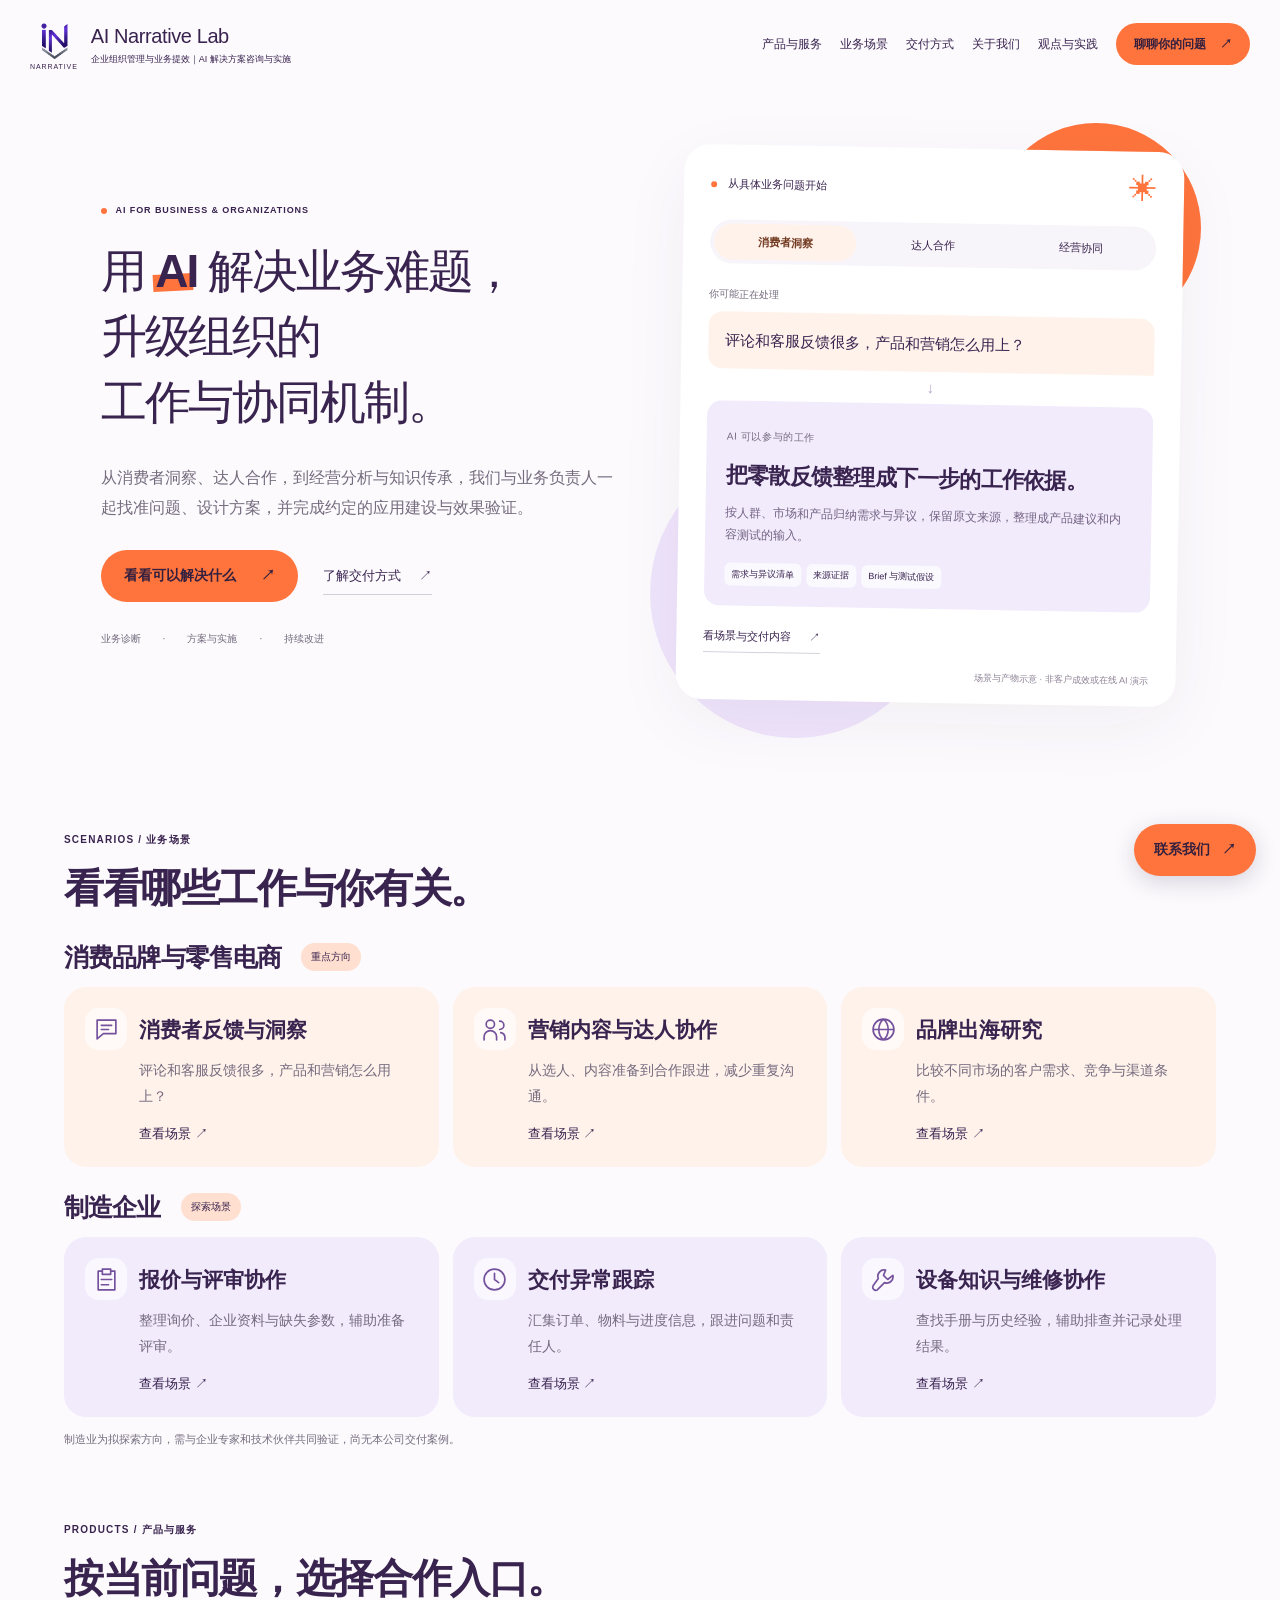
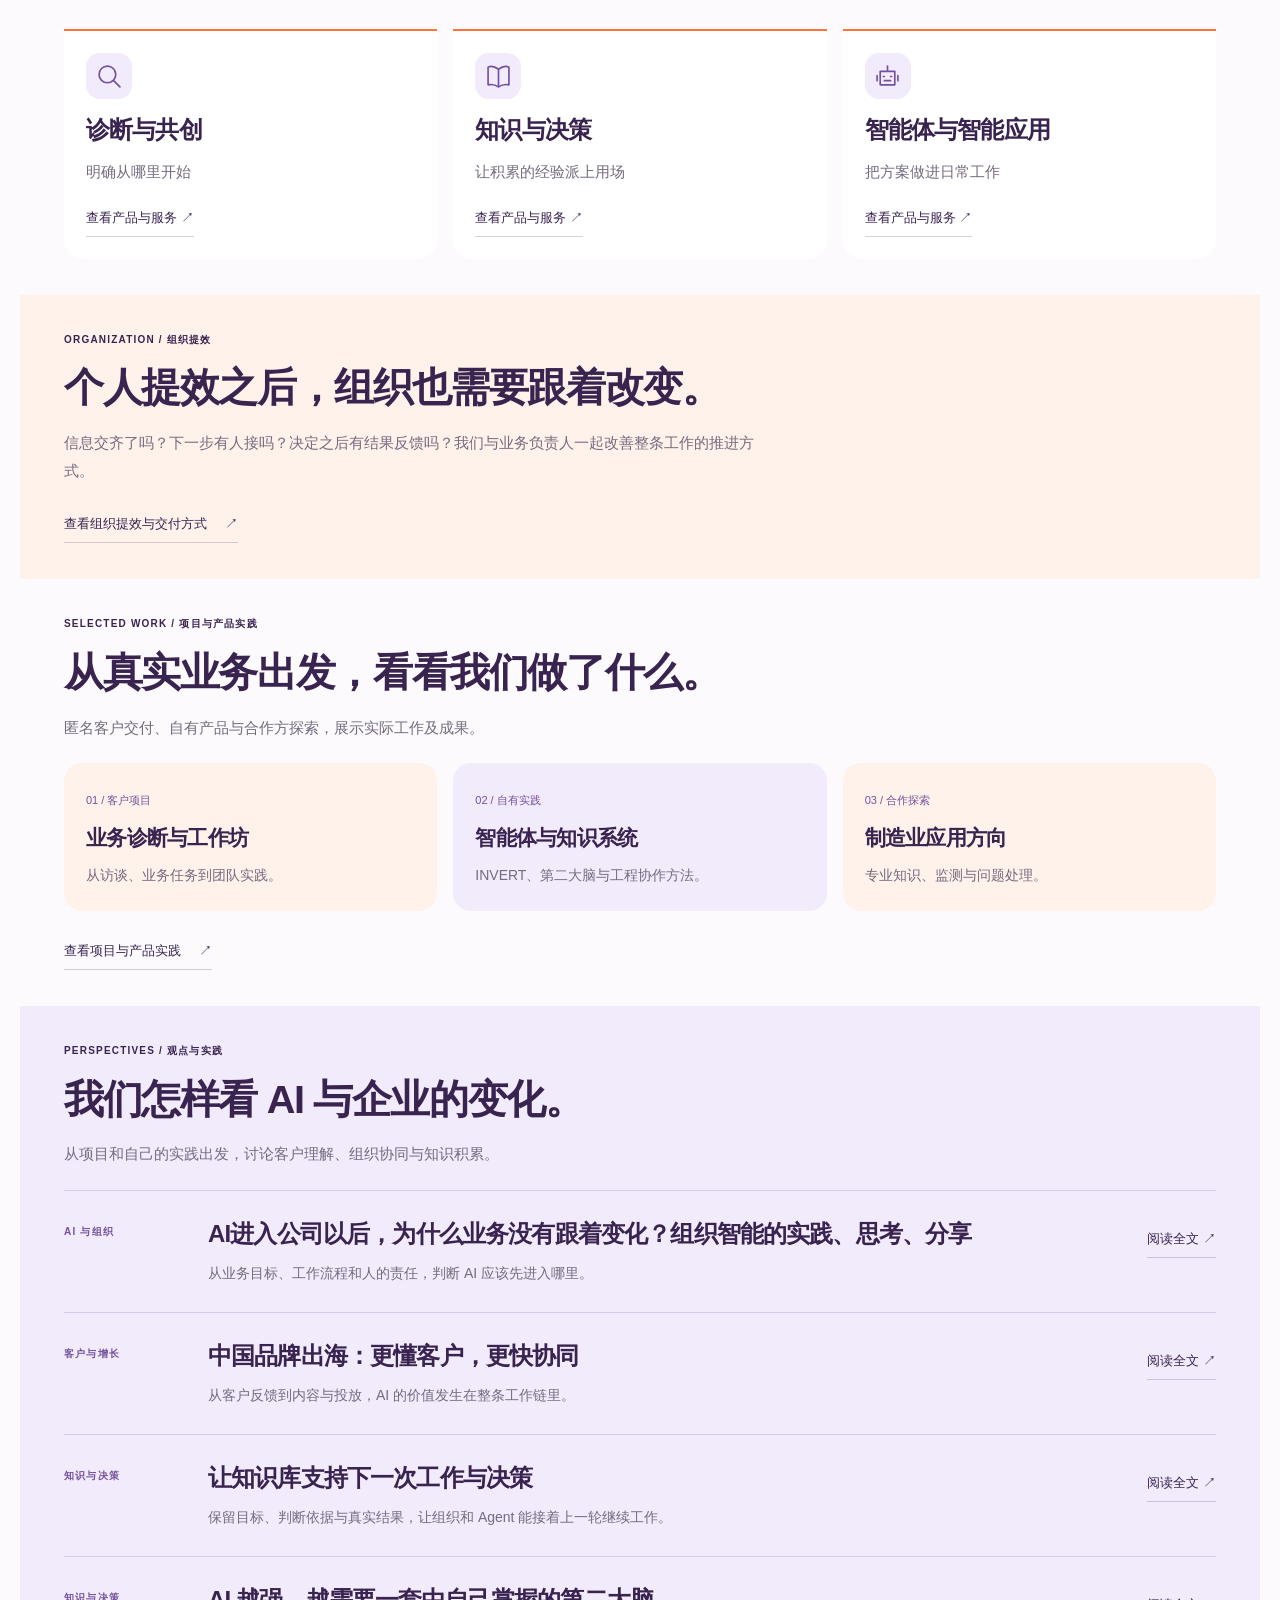
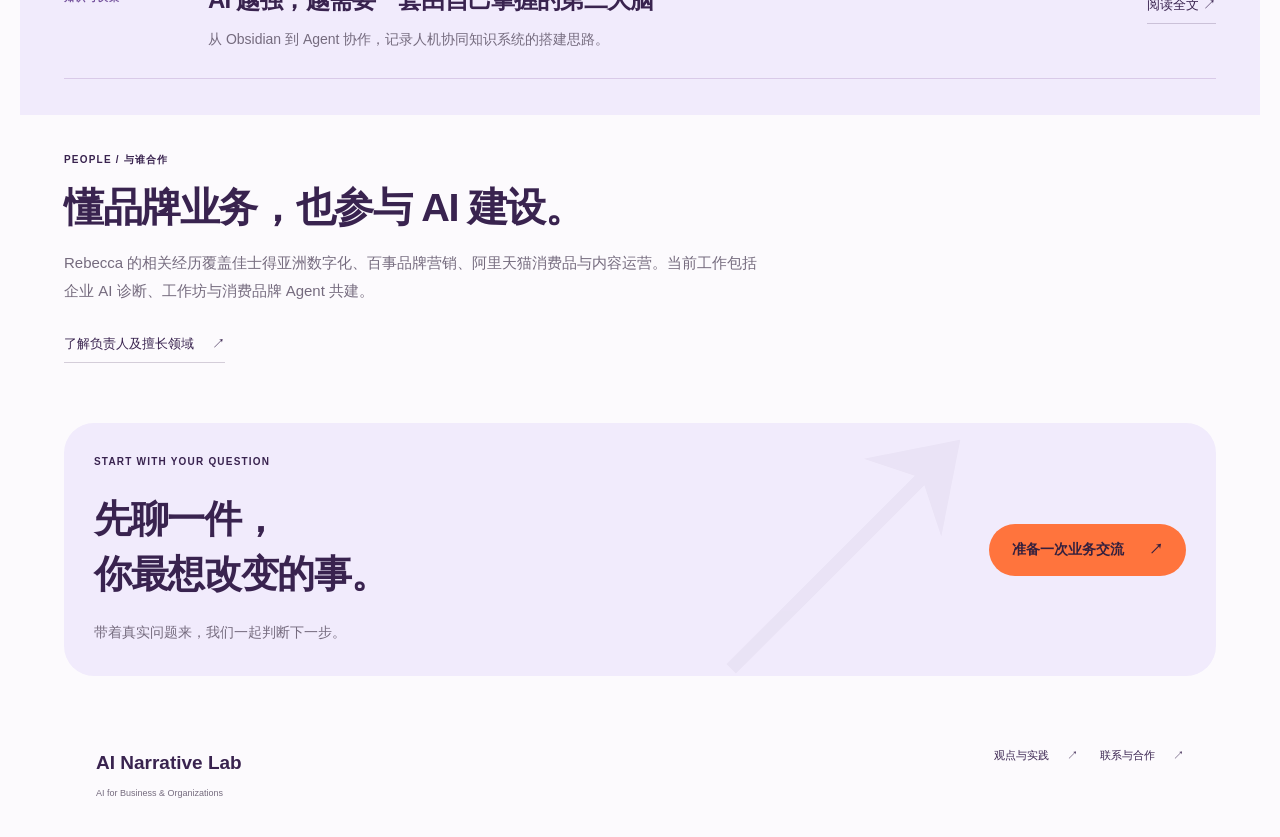
==== index.html @ 5217d412 "Add AI Narrative Lab website" ====
<!doctype html><html lang="zh-CN"><head><meta charset="utf-8"><meta name="viewport" content="width=device-width,initial-scale=1"><meta name="description" content="AI Narrative Lab 提供企业 AI 解决方案咨询与实施。我们深入实际工作，把专家怎样判断、团队如何协作弄清楚，再一起做出应用。项目留下的规则、知识和工作方法，可以继续由团队使用和改进。"><meta name="theme-color" content="#FCFAFD"><title>让 AI 进入真实业务 · AI Narrative Lab</title><link rel="stylesheet" href="mockup.css"><script src="site.js" defer></script></head><body data-page="index"><a href="#main" class="skip">跳到正文</a><header class="site-header"><div class="nav-inner"><a class="brand" href="index.html" aria-label="AI Narrative Lab 首页"><span class="logo-lockup"><img src="assets/narrative-symbol-preview.png" alt="" width="44" height="44"><span>NARRATIVE</span></span><span class="brand-name">AI Narrative Lab<small>企业组织管理与业务提效｜AI 解决方案咨询与实施</small></span></a><button class="menu-toggle" aria-label="打开导航" aria-expanded="false" aria-controls="site-nav"><span></span><span></span></button><nav id="site-nav" aria-label="主导航"><a href="services.html">产品与服务</a><a href="practice.html">业务场景</a><a href="approach.html">交付方式</a><a href="about.html">关于我们</a><a href="insights.html">观点与实践</a><a class="button nav-cta" href="about.html#contact">聊聊你的问题<span aria-hidden="true">↗</span></a></nav></div></header><main id="main"><section class="home-hero"><div class="hero-copy"><p class="eyebrow"><span class="status-dot"></span> AI FOR BUSINESS & ORGANIZATIONS</p><h1>用 <span class="accent-word">AI</span> 解决业务难题，<br>升级组织的<br>工作与协同机制。</h1><p class="lead">从消费者洞察、达人合作，到经营分析与知识传承，我们与业务负责人一起找准问题、设计方案，并完成约定的应用建设与效果验证。</p><div class="hero-actions"><a class="button" href="practice.html">看看可以解决什么<span aria-hidden="true">↗</span></a><a class="text-link" href="approach.html">了解交付方式<span aria-hidden="true">↗</span></a></div><div class="hero-principles"><span>业务诊断</span><span>方案与实施</span><span>持续改进</span></div></div><div class="demo-wrap"><div class="orbit orange" aria-hidden="true"></div><div class="orbit purple" aria-hidden="true"></div><div class="work-demo"><div class="demo-top"><span><i class="status-dot"></i> 从具体业务问题开始</span><span class="demo-icon" aria-hidden="true">✳</span></div><div class="tab-system" data-tabs id="scenarios"><div class="tab-list" role="tablist" aria-label="选择业务场景"><button type="button" role="tab" id="scenarios-tab-0" aria-controls="scenarios-panel-0" aria-selected="true" tabindex="0"><span class="tab-index">01</span>消费者洞察</button><button type="button" role="tab" id="scenarios-tab-1" aria-controls="scenarios-panel-1" aria-selected="false" tabindex="-1"><span class="tab-index">02</span>达人合作</button><button type="button" role="tab" id="scenarios-tab-2" aria-controls="scenarios-panel-2" aria-selected="false" tabindex="-1"><span class="tab-index">03</span>经营协同</button></div><div class="tab-panel" role="tabpanel" id="scenarios-panel-0" aria-labelledby="scenarios-tab-0" tabindex="0"><div class="example-content"><p class="question-label">你可能正在处理</p><p class="question-bubble">评论和客服反馈很多，产品和营销怎么用上？</p><div class="thread-line" aria-hidden="true">↓</div><div class="thinking-card"><span class="tiny-label">AI 可以参与的工作</span><h3>把零散反馈整理成下一步的工作依据。</h3><p>按人群、市场和产品归纳需求与异议，保留原文来源，整理成产品建议和内容测试的输入。</p><div class="chips"><span>需求与异议清单</span><span>来源证据</span><span>Brief 与测试假设</span></div></div><a class="text-link" href="practice.html#research-judgement">看场景与交付内容<span aria-hidden="true">↗</span></a></div></div><div class="tab-panel" role="tabpanel" id="scenarios-panel-1" aria-labelledby="scenarios-tab-1" tabindex="0"><div class="example-content"><p class="question-label">你可能正在处理</p><p class="question-bubble">达人名单很多，谁值得合作，后续怎么跟？</p><div class="thread-line" aria-hidden="true">↓</div><div class="thinking-card"><span class="tiny-label">AI 可以参与的工作</span><h3>把选人、沟通、跟进和复盘接起来。</h3><p>结合产品目标与达人信息解释推荐理由，准备沟通草稿，记录合作进展，用结果校准下一轮筛选。</p><div class="chips"><span>有理由的候选名单</span><span>合作跟进记录</span><span>筛选与复盘规则</span></div></div><a class="text-link" href="practice.html#product-judgement">看场景与交付内容<span aria-hidden="true">↗</span></a></div></div><div class="tab-panel" role="tabpanel" id="scenarios-panel-2" aria-labelledby="scenarios-tab-2" tabindex="0"><div class="example-content"><p class="question-label">你可能正在处理</p><p class="question-bubble">每次复盘，都要重新找数据、问老员工？</p><div class="thread-line" aria-hidden="true">↓</div><div class="thinking-card"><span class="tiny-label">AI 可以参与的工作</span><h3>把经营数据和业务经验放到同一份工作材料里。</h3><p>先对齐商品、客户和时间口径，再整理变化与异常、相关依据和待办，保留决定与后续反馈。</p><div class="chips"><span>经营复盘材料</span><span>异常与行动清单</span><span>规则与决策记录</span></div></div><a class="text-link" href="practice.html#business-judgement">看场景与交付内容<span aria-hidden="true">↗</span></a></div></div></div><p class="demo-caption">场景与产物示意 · 非客户成效或在线 AI 演示</p></div></div></section><section class="section" id="focus"><div class="section-head"><p class="eyebrow">SCENARIOS / 业务场景</p><h2>看看哪些工作与你有关。</h2></div><div class="industry-groups"><div class="industry-group"><div class="industry-title"><h3>消费品牌与零售电商</h3><span class="pill">重点方向</span></div><div class="scenario-tiles"><a class="scenario-tile" href="practice.html#research-judgement"><span class="line-icon" aria-hidden="true"><svg viewBox="0 0 24 24" fill="none" stroke="currentColor" stroke-width="1.6" stroke-linecap="round" stroke-linejoin="round"><path d="M3 3h18v13H9l-6 5V3Zm4 5h10M7 12h7"/></svg></span><h4>消费者反馈与洞察</h4><p>评论和客服反馈很多，产品和营销怎么用上？</p><span class="tile-action">查看场景 ↗</span></a><a class="scenario-tile" href="practice.html#product-judgement"><span class="line-icon" aria-hidden="true"><svg viewBox="0 0 24 24" fill="none" stroke="currentColor" stroke-width="1.6" stroke-linecap="round" stroke-linejoin="round"><path d="M8 11a4 4 0 1 0 0-8 4 4 0 0 0 0 8Zm-6 11v-3a6 6 0 0 1 12 0v3m3-18a4 4 0 0 1 0 8m1 3a5 5 0 0 1 4 5v2"/></svg></span><h4>营销内容与达人协作</h4><p>从选人、内容准备到合作跟进，减少重复沟通。</p><span class="tile-action">查看场景 ↗</span></a><a class="scenario-tile" href="practice.html#overseas"><span class="line-icon" aria-hidden="true"><svg viewBox="0 0 24 24" fill="none" stroke="currentColor" stroke-width="1.6" stroke-linecap="round" stroke-linejoin="round"><path d="M12 22a10 10 0 1 0 0-20 10 10 0 0 0 0 20ZM2 12h20M12 2c-6 5-6 15 0 20 6-5 6-15 0-20Z"/></svg></span><h4>品牌出海研究</h4><p>比较不同市场的客户需求、竞争与渠道条件。</p><span class="tile-action">查看场景 ↗</span></a></div></div><div class="industry-group"><div class="industry-title"><h3>制造企业</h3><span class="pill">探索场景</span></div><div class="scenario-tiles"><a class="scenario-tile" href="practice.html#factory-quote"><span class="line-icon" aria-hidden="true"><svg viewBox="0 0 24 24" fill="none" stroke="currentColor" stroke-width="1.6" stroke-linecap="round" stroke-linejoin="round"><path d="M8 4H4v18h16V4h-4M8 2h8v5H8V2Zm-1 10h10M7 17h7"/></svg></span><h4>报价与评审协作</h4><p>整理询价、企业资料与缺失参数，辅助准备评审。</p><span class="tile-action">查看场景 ↗</span></a><a class="scenario-tile" href="practice.html#factory-delivery"><span class="line-icon" aria-hidden="true"><svg viewBox="0 0 24 24" fill="none" stroke="currentColor" stroke-width="1.6" stroke-linecap="round" stroke-linejoin="round"><path d="M12 22a10 10 0 1 0 0-20 10 10 0 0 0 0 20Zm0-16v6l4 3"/></svg></span><h4>交付异常跟踪</h4><p>汇集订单、物料与进度信息，跟进问题和责任人。</p><span class="tile-action">查看场景 ↗</span></a><a class="scenario-tile" href="practice.html#factory-knowledge"><span class="line-icon" aria-hidden="true"><svg viewBox="0 0 24 24" fill="none" stroke="currentColor" stroke-width="1.6" stroke-linecap="round" stroke-linejoin="round"><path d="M14 3a6 6 0 0 0-7 8L2 18a3 3 0 0 0 4 4l7-7a6 6 0 0 0 8-7l-5 4-4-4 2-5Z"/></svg></span><h4>设备知识与维修协作</h4><p>查找手册与历史经验，辅助排查并记录处理结果。</p><span class="tile-action">查看场景 ↗</span></a></div><p class="section-caption">制造业为拟探索方向，需与企业专家和技术伙伴共同验证，尚无本公司交付案例。</p></div></div></section><section class="section home-products" id="entry"><div class="section-head"><p class="eyebrow">PRODUCTS / 产品与服务</p><h2>按当前问题，选择合作入口。</h2></div><div class="home-product-grid"><a href="services.html#products"><span class="line-icon" aria-hidden="true"><svg viewBox="0 0 24 24" fill="none" stroke="currentColor" stroke-width="1.6" stroke-linecap="round" stroke-linejoin="round"><path d="M10 18a8 8 0 1 0 0-16 8 8 0 0 0 0 16Zm6-2 6 6"/></svg></span><h3>诊断与共创</h3><p>明确从哪里开始</p><span class="text-link">查看产品与服务 ↗</span></a><a href="services.html#products"><span class="line-icon" aria-hidden="true"><svg viewBox="0 0 24 24" fill="none" stroke="currentColor" stroke-width="1.6" stroke-linecap="round" stroke-linejoin="round"><path d="M12 5C8 2 4 2 2 3v17c4-1 7 0 10 2m0-17c4-3 8-3 10-2v17c-4-1-7 0-10 2V5Z"/></svg></span><h3>知识与决策</h3><p>让积累的经验派上用场</p><span class="text-link">查看产品与服务 ↗</span></a><a href="services.html#products"><span class="line-icon" aria-hidden="true"><svg viewBox="0 0 24 24" fill="none" stroke="currentColor" stroke-width="1.6" stroke-linecap="round" stroke-linejoin="round"><path d="M5 7h14v13H5V7Zm7-5v5M2 11v5m20-5v5M8 12h1m6 0h1m-7 4h6"/></svg></span><h3>智能体与智能应用</h3><p>把方案做进日常工作</p><span class="text-link">查看产品与服务 ↗</span></a></div></section><section class="section organization-intro"><div class="section-head"><p class="eyebrow">ORGANIZATION / 组织提效</p><h2>个人提效之后，组织也需要跟着改变。</h2><p>信息交齐了吗？下一步有人接吗？决定之后有结果反馈吗？我们与业务负责人一起改善整条工作的推进方式。</p></div><a class="text-link" href="approach.html">查看组织提效与交付方式<span aria-hidden="true">↗</span></a></section><section class="section project-preview"><div class="section-head"><p class="eyebrow">SELECTED WORK / 项目与产品实践</p><h2>从真实业务出发，看看我们做了什么。</h2><p>匿名客户交付、自有产品与合作方探索，展示实际工作及成果。</p></div><div class="project-entries"><a href="projects.html"><span>01 / 客户项目</span><h3>业务诊断与工作坊</h3><p>从访谈、业务任务到团队实践。</p></a><a href="projects.html"><span>02 / 自有实践</span><h3>智能体与知识系统</h3><p>INVERT、第二大脑与工程协作方法。</p></a><a href="projects.html"><span>03 / 合作探索</span><h3>制造业应用方向</h3><p>专业知识、监测与问题处理。</p></a></div><a class="text-link" href="projects.html">查看项目与产品实践<span aria-hidden="true">↗</span></a></section><section class="section knowledge-preview"><div class="section-head"><p class="eyebrow">PERSPECTIVES / 观点与实践</p><h2>我们怎样看 AI 与企业的变化。</h2><p>从项目和自己的实践出发，讨论客户理解、组织协同与知识积累。</p></div><div class="insight-grid"><a class="insight-card" href="insight-ai-organization.html"><span class="eyebrow">AI 与组织</span><div class="insight-copy"><h3>AI进入公司以后，为什么业务没有跟着变化？组织智能的实践、思考、分享</h3><p>从业务目标、工作流程和人的责任，判断 AI 应该先进入哪里。</p></div><span class="text-link">阅读全文 ↗</span></a><a class="insight-card" href="insight-customer-and-growth.html"><span class="eyebrow">客户与增长</span><div class="insight-copy"><h3>中国品牌出海：更懂客户，更快协同</h3><p>从客户反馈到内容与投放，AI 的价值发生在整条工作链里。</p></div><span class="text-link">阅读全文 ↗</span></a><a class="insight-card" href="insight-organizational-memory.html"><span class="eyebrow">知识与决策</span><div class="insight-copy"><h3>让知识库支持下一次工作与决策</h3><p>保留目标、判断依据与真实结果，让组织和 Agent 能接着上一轮继续工作。</p></div><span class="text-link">阅读全文 ↗</span></a><a class="insight-card" href="insight-second-brain.html"><span class="eyebrow">知识与决策</span><div class="insight-copy"><h3>AI 越强，越需要一套由自己掌握的第二大脑</h3><p>从 Obsidian 到 Agent 协作，记录人机协同知识系统的搭建思路。</p></div><span class="text-link">阅读全文 ↗</span></a></div></section><section class="section founder-short"><div><div class="section-head"><p class="eyebrow">PEOPLE / 与谁合作</p><h2>懂品牌业务，也参与 AI 建设。</h2><p>Rebecca 的相关经历覆盖佳士得亚洲数字化、百事品牌营销、阿里天猫消费品与内容运营。当前工作包括企业 AI 诊断、工作坊与消费品牌 Agent 共建。</p></div><a class="text-link" href="about.html">了解负责人及擅长领域<span aria-hidden="true">↗</span></a></div></section><section class="closing"><div><p class="eyebrow">START WITH YOUR QUESTION</p><h2>先聊一件，<br>你最想改变的事。</h2><p>带着真实问题来，我们一起判断下一步。</p></div><a class="button" href="about.html#contact">准备一次业务交流<span aria-hidden="true">↗</span></a><span class="closing-mark" aria-hidden="true">↗</span></section></main><footer><div><a class="footer-brand" href="index.html">AI Narrative Lab</a><p>AI for Business & Organizations</p></div><div class="footer-links"><a class="text-link" href="insights.html">观点与实践<span aria-hidden="true">↗</span></a><a class="text-link" href="about.html#contact">联系与合作<span aria-hidden="true">↗</span></a></div></footer><a class="floating-contact" href="about.html#contact">联系我们 <span aria-hidden="true">↗</span></a><button class="to-top" aria-label="回到顶部" hidden>↑</button></body></html>
---- mockup.css ----
:root{--bg:#fcfafd;--orange:#ff743d;--peach:#fff2eb;--ink:#39234f;--lavender:#f1ebfc;--muted:#756b7e;--line:#e7dfeb;--white:#fff}*{box-sizing:border-box}html{scroll-behavior:smooth;scroll-padding-top:112px}body{margin:0;background:var(--bg);color:var(--ink);font:15px/1.85 -apple-system,BlinkMacSystemFont,"Segoe UI","PingFang SC","Microsoft YaHei",sans-serif}a{color:inherit;text-decoration:none}button{font:inherit;color:inherit;cursor:pointer}button,a,summary{-webkit-tap-highlight-color:transparent}button{border:0}button:focus-visible,a:focus-visible,summary:focus-visible,[tabindex]:focus-visible{outline:3px solid #7952a1;outline-offset:5px}h1,h2,h3,p{margin:0}h1,h2,h3{font-weight:600;letter-spacing:-.035em;line-height:1.45}img{max-width:100%}[hidden]{display:none!important}.skip{position:fixed;left:20px;top:-100px;background:white;padding:15px;z-index:50}.skip:focus{top:10px}.site-header{position:sticky;top:0;z-index:20;background:#fcfafdeF;backdrop-filter:blur(16px);transition:box-shadow .2s}.site-header.scrolled{box-shadow:0 1px 14px #39234f0b}.nav-inner{max-width:1440px;margin:auto;padding:18px 44px;display:flex;align-items:center;justify-content:space-between;gap:24px}.brand{display:flex;align-items:center;gap:13px;flex-shrink:0}.logo-lockup{display:flex;align-items:center;flex-direction:column;line-height:1}.logo-lockup img{width:44px;height:44px;object-fit:contain}.logo-lockup>span{font-size:7px;letter-spacing:.13em;margin-top:1px}.brand-name{font-size:19px;font-weight:650;letter-spacing:-.04em;line-height:1.4}.brand-name small{display:block;font-size:9px;font-weight:400;letter-spacing:.06em;margin-top:3px}#site-nav{display:flex;align-items:center;gap:24px;font-size:12px}#site-nav>a:not(.button){position:relative;padding:9px 0}#site-nav>a:not(.button):after{content:"";position:absolute;height:2px;background:var(--orange);bottom:0;left:0;right:100%;transition:right .2s}#site-nav>a:hover:after,#site-nav>a[aria-current]:after{right:0}.button{display:inline-flex;align-items:center;justify-content:center;gap:25px;min-height:50px;padding:13px 23px;background:var(--orange);border-radius:100px;color:#34203e;font-size:14px;font-weight:600;transition:transform .2s,background .2s,box-shadow .2s}.button:hover{transform:translateY(-2px);background:#ff8858;box-shadow:0 6px 18px #ff743d29}.button.nav-cta{min-height:42px;font-size:12px;padding:10px 18px;gap:14px}.button.small{min-height:44px;font-size:12px;padding:10px 20px}.text-link{display:inline-flex;gap:18px;align-items:center;font-size:13px;font-weight:500;padding:6px 0;border-bottom:1px solid #39234f35}.text-link span{transition:transform .2s}.text-link:hover span{transform:translate(2px,-2px)}.menu-toggle{display:none}main{max-width:1440px;margin:auto}.section{padding:85px 7.5%}.section-head{margin-bottom:30px}.eyebrow{font-size:10px;letter-spacing:.12em;font-weight:600;margin-bottom:20px}.section-head h2{font-size:clamp(29px,3.1vw,44px);max-width:850px}.section-head>p:last-child:not(.eyebrow){font-size:15px;color:var(--muted);max-width:700px;margin-top:18px}.home-hero{display:grid;grid-template-columns:1.03fr 1fr;gap:6%;padding:58px 6.5% 72px;min-height:660px;align-items:center}.home-hero h1{font-size:clamp(39px,4.5vw,63px);line-height:1.42;letter-spacing:-.045em}.hero-copy>.eyebrow{font-size:9px;letter-spacing:.1em;display:flex;align-items:center;gap:9px}.status-dot{width:6px;height:6px;display:inline-block;border-radius:50%;background:var(--orange)}.accent-word{position:relative;isolation:isolate;white-space:nowrap}.accent-word:after{content:"";position:absolute;bottom:6px;left:-2px;right:4px;height:17px;background:var(--orange);z-index:-1;transform:rotate(-3deg)}.lead{max-width:460px;font-size:16px;color:var(--muted);margin-top:28px}.hero-actions{display:flex;align-items:center;flex-wrap:wrap;gap:25px;margin-top:28px}.hero-principles{display:flex;gap:22px;color:var(--muted);font-size:10px;margin-top:28px}.hero-principles span+span:before{content:"·";margin-right:22px}.demo-wrap{position:relative;padding:20px 0;isolation:isolate}.orbit{position:absolute;z-index:-1;border-radius:50%}.orbit.orange{width:210px;height:210px;background:var(--orange);top:-5px;right:-22px}.orbit.purple{width:290px;height:290px;background:#eee4fb;bottom:-15px;left:-30px}.work-demo{background:white;padding:24px 26px 16px;border-radius:26px;box-shadow:0 20px 70px #39234f0d;transform:rotate(1deg);border:1px solid #ffffffa0}.demo-top{display:flex;align-items:center;justify-content:space-between;font-size:11px}.demo-top .status-dot{margin-right:8px}.demo-icon{font-size:28px;color:var(--orange);line-height:1}.tab-list{display:flex;gap:6px;padding:7px;background:var(--lavender);border-radius:17px;margin-bottom:24px}.tab-list button{flex:1;display:flex;align-items:center;justify-content:center;gap:12px;background:transparent;border-radius:11px;min-height:56px;padding:15px 10px;font-size:13px;transition:background .2s,box-shadow .2s}.tab-list button:hover{background:#ffffff80}.tab-list button[aria-selected=true]{background:white;box-shadow:0 3px 9px #39234f08;font-weight:600}.tab-index{font-size:10px;opacity:.5}.tab-panel:not([hidden]){animation:panel-in .24s ease-out}@keyframes panel-in{from{opacity:.6;transform:translateY(5px)}to{opacity:1;transform:none}}.work-demo .tab-list{margin-top:22px;margin-bottom:22px;padding:4px;border-radius:100px;background:#f8f5fa}.work-demo .tab-list button{font-size:11px;min-height:36px;padding:7px 6px;border-radius:100px}.work-demo .tab-index{display:none}.work-demo .tab-list button[aria-selected=true]{background:var(--peach);color:#71391f;box-shadow:none}.question-label{font-size:10px;color:var(--muted);margin-bottom:7px}.question-bubble{background:var(--peach);padding:15px 17px;border-radius:14px 14px 2px 14px;font-size:15px}.thread-line{color:#b7a5c9;text-align:center;height:32px;line-height:32px}.thinking-card{background:var(--lavender);padding:20px;border-radius:15px}.tiny-label{font-size:10px;letter-spacing:.06em;color:var(--muted)}.thinking-card h3{font-size:22px;line-height:1.5;margin:10px 0}.thinking-card>p{font-size:12px;color:#746383}.chips{display:flex;gap:5px;flex-wrap:wrap;margin-top:17px}.chips span{font-size:9px;background:#ffffffb0;padding:3px 7px;border-radius:6px}.example-content>.text-link{font-size:11px;margin-top:14px}.demo-caption{font-size:9px;color:#8c8195;text-align:right;margin-top:13px}.story-preview{display:grid;grid-template-columns:1.3fr 1fr;gap:10%;align-items:center;background:var(--peach);border-radius:30px;margin:28px;padding:58px 6.1%}.story-preview h2{font-size:34px}.story-notes>div{padding:20px 25px;background:white;border-radius:15px;transform:rotate(-2deg)}.story-notes>div+div{margin-top:14px;background:var(--lavender);transform:rotate(1deg)}.story-notes span{font-size:10px;color:var(--muted)}.story-notes p{font-size:18px;margin-top:8px}.story-notes small{display:block;font-size:9px;text-align:right;margin-top:12px;color:var(--muted)}.journey-panel{display:grid;grid-template-columns:1.05fr 1fr;gap:9%;padding:40px 46px;background:#fff5ef;border:1px solid #ffe9dc;border-radius:24px;min-height:348px;align-items:center}.pill{font-size:10px;background:#ffdfcf;padding:5px 10px;border-radius:30px;display:inline-block}.journey-panel h3{font-size:31px;margin:16px 0}.journey-panel>div>p{font-size:14px;color:var(--muted);margin-bottom:22px}.deliverable{padding:24px;background:white;border-radius:17px}.deliverable>.eyebrow{font-size:9px;color:var(--muted);margin-bottom:18px}.artifact-row{display:flex;align-items:center;gap:13px;margin:12px 0;font-size:13px}.artifact-icon{width:34px;height:34px;display:grid;place-items:center;background:var(--lavender);border-radius:9px;font-size:19px}.artifact-check{margin-left:auto;font-size:12px;color:#8d719f}.footnote{font-size:11px!important;color:var(--muted);line-height:1.8;margin-top:16px!important}.deliverable>.footnote{margin-bottom:0}.section-caption{font-size:11px;color:var(--muted);margin-top:20px}.role-strip{display:grid;grid-template-columns:repeat(3,1fr);gap:35px}.role-strip>div{border-top:1px solid #dcd2e5;padding-top:20px}.role-number{font-size:10px;color:#9a82b1}.role-strip h3{font-size:19px;margin:13px 0}.role-strip p{font-size:14px;color:var(--muted)}.collaboration-preview{background:#f8f5fc}.collaboration-preview>.text-link{margin-top:32px}.founder-preview{display:grid;grid-template-columns:.65fr 1.5fr;align-items:center;gap:11%}.founder-monogram{position:relative;background:var(--lavender);border-radius:90px 90px 22px 22px;min-height:280px;display:flex;align-items:center;justify-content:center;font-size:130px;color:#74519c;font-weight:500;isolation:isolate;overflow:hidden;font-family:Georgia,serif}.founder-monogram:before{content:"";width:90px;height:90px;position:absolute;right:-15px;top:20px;background:var(--orange);border-radius:50%;z-index:-1}.founder-monogram>span{position:absolute;bottom:22px;font-family:-apple-system,sans-serif;font-size:11px;font-weight:400;letter-spacing:.1em}.closing{background:var(--lavender);margin:28px;border-radius:30px;padding:55px 6.1%;display:flex;align-items:center;justify-content:space-between;position:relative;overflow:hidden;isolation:isolate;gap:25px}.closing h2{font-size:38px}.closing p:not(.eyebrow){font-size:14px;color:var(--muted);margin-top:18px}.closing-mark{position:absolute;font-size:360px;right:190px;top:-40px;line-height:1;z-index:-1;opacity:.035}.closing>.button{flex-shrink:0}footer{max-width:1440px;margin:auto;padding:45px 7.5% 35px;display:flex;justify-content:space-between;align-items:flex-start;gap:30px}.footer-brand{font-size:19px;font-weight:600}footer p{font-size:9px;color:var(--muted);margin-top:5px}.footer-links{display:flex;gap:22px;flex-wrap:wrap;justify-content:flex-end;max-width:430px}.footer-links .text-link{font-size:11px;border:0;padding:0}.draft-status{font-size:9px;color:var(--muted);width:100%;text-align:right}.to-top{position:fixed;right:22px;bottom:22px;border-radius:50%;width:44px;height:44px;background:var(--ink);color:white;box-shadow:0 6px 20px #39234f20;z-index:10}.inner-hero{padding:70px 7.5% 58px;max-width:1100px}.inner-hero h1{font-size:clamp(36px,4.4vw,60px);line-height:1.4}.inner-hero>p:last-child{margin-top:24px;color:var(--muted);font-size:16px;max-width:720px}.compact-top{padding-top:10px}.page-nav{display:flex;gap:25px;margin:0 7.5%;padding:20px 0;border-top:1px solid var(--line);border-bottom:1px solid var(--line);font-size:12px;flex-wrap:wrap}.page-nav a:hover{color:#a04420}.service-group{display:grid;grid-template-columns:.8fr 1.3fr;gap:8%;border-bottom:1px solid var(--line)}.service-group h2{font-size:31px}.disclosure{border-bottom:1px solid var(--line);scroll-margin-top:110px}.disclosure summary{list-style:none;display:flex;justify-content:space-between;align-items:center;gap:25px;padding:25px 0;cursor:pointer;font-size:18px;font-weight:500;line-height:1.5}.disclosure summary::-webkit-details-marker,.case-details summary::-webkit-details-marker{display:none}.disclosure summary:hover{color:#a04b2a}.plus{font-size:23px;font-weight:300;transition:transform .2s;flex-shrink:0}.disclosure[open] .plus{transform:rotate(45deg)}.disclosure-body{padding-bottom:30px;animation:panel-in .2s ease-out}.detail-intro{color:var(--muted);font-size:14px;margin:0 0 24px}.detail-grid{display:grid;grid-template-columns:repeat(auto-fit,minmax(210px,1fr));gap:25px}.detail-grid h3{font-size:14px;margin-bottom:12px}.detail-grid ul,.plain-list{margin:10px 0;padding-left:19px;color:var(--muted);font-size:13px}.detail-grid li,.plain-list li{margin:8px 0}.body-copy{font-size:14px;color:var(--muted);margin:16px 0}.detail-rows>div{display:grid;grid-template-columns:1fr 2.5fr;gap:25px;padding:15px 0}.detail-rows h3{font-size:14px}.detail-rows p{font-size:13px;color:var(--muted)}.supplementary{max-width:1200px;margin:auto}.supplementary h2{font-size:31px}.case-panel{padding:45px;background:var(--peach);border-radius:25px}.case-panel h2{font-size:34px;max-width:800px}.case-intro{font-size:15px;color:var(--muted);margin-top:20px;max-width:850px}.case-details{margin-top:28px;border-top:1px solid #e8d9d3}.case-details summary{list-style:none;font-size:13px;cursor:pointer;padding:20px 0;display:flex;justify-content:space-between}.case-details[open]>div{background:white;border-radius:14px;padding:28px;animation:panel-in .2s}.case-details .detail-grid{grid-template-columns:repeat(2,1fr);gap:28px}.stage-panel{display:grid;grid-template-columns:120px 1fr;gap:25px;padding:42px 46px;background:var(--lavender);border-radius:24px;min-height:365px}.stage-big{font-size:72px;line-height:1;color:#b7a1cb;font-weight:300}.stage-panel h3{font-size:28px}.stage-panel p{font-size:14px;color:var(--muted);margin-top:15px}.stage-output{background:white;padding:17px 22px;border-radius:13px;margin-top:22px}.stage-output strong{font-size:11px}.stage-output p{font-size:13px;margin-top:7px}.stage-check{font-size:11px!important}.faq{max-width:1200px;margin:auto;padding-top:20px}.faq .disclosure-body p{font-size:14px;color:var(--muted)}.fde-note{font-size:11px;color:var(--muted);padding:5px 7.5% 45px;max-width:1100px;line-height:1.9}.about-founder{display:grid;grid-template-columns:.6fr 1.4fr;gap:10%;align-items:start;padding-top:10px}.about-founder .founder-monogram{min-height:360px}.about-founder .section-head h2{font-size:32px}.about-detail{padding-top:0;padding-bottom:35px}.contact{background:var(--peach);margin:28px;border-radius:30px;padding:55px 6.1%}.contact-prompts{display:grid;grid-template-columns:repeat(3,1fr);gap:18px}.contact-prompts>div{background:#ffffffb0;padding:24px;border-radius:17px}.contact-prompts span{font-size:10px;color:#b87d61}.contact-prompts h3{font-size:18px;margin:12px 0}.contact-prompts p{font-size:13px;color:var(--muted)}.contact-bottom{display:flex;justify-content:space-between;align-items:center;gap:35px;margin-top:38px}.contact-email{font-size:25px;font-weight:500}.copy-status{font-size:11px;max-width:270px;min-height:40px;margin-top:12px;color:var(--muted)}.copy-fallback{width:100%;min-height:140px;border:1px solid #d8c9e5;border-radius:10px;padding:12px;font:12px/1.8 inherit;margin-top:10px;color:var(--ink);background:white}
@media(min-width:1500px){.home-hero h1{font-size:63px}}
@media(max-width:1100px){.nav-inner{padding:18px 28px}#site-nav{gap:16px}.home-hero{gap:4%;padding:45px 6% 65px}.home-hero h1{font-size:44px}.section{padding:65px 6%}.story-preview{padding:45px 5%}.story-preview h2{font-size:30px}.journey-panel{padding:34px;gap:6%}.section-head h2{font-size:35px}.service-group h2{font-size:28px}.compact-top{padding-top:10px}}
@media(max-width:800px){html{scroll-padding-top:100px}.nav-inner{padding:13px 6%}.brand-name{font-size:18px}.menu-toggle{display:flex;flex-direction:column;gap:6px;align-items:center;justify-content:center;background:var(--lavender);border-radius:50%;width:44px;height:44px}.menu-toggle span{width:17px;height:1px;background:var(--ink);transition:transform .2s}.menu-toggle[aria-expanded=true] span:first-child{transform:translateY(3.5px) rotate(45deg)}.menu-toggle[aria-expanded=true] span:last-child{transform:translateY(-3.5px) rotate(-45deg)}#site-nav{display:none;position:absolute;top:100%;left:0;right:0;padding:20px 6% 28px;background:var(--bg);box-shadow:0 20px 25px #39234f12;font-size:15px;align-items:stretch;gap:15px}#site-nav.is-open{display:flex;flex-direction:column}#site-nav .nav-cta{font-size:14px}#site-nav>a:not(.button){padding:10px}.home-hero{grid-template-columns:1fr;gap:45px;padding:45px 8% 55px;max-width:700px;margin:auto}.home-hero h1{font-size:49px}.lead{font-size:15px;max-width:500px}.demo-wrap{width:100%;max-width:550px;margin:auto}.orbit.orange{right:-12px}.story-preview{grid-template-columns:1fr;gap:30px;margin:18px;padding:40px 7%;border-radius:24px}.story-notes{max-width:500px;width:100%;margin:auto}.tab-list{display:grid;grid-template-columns:1fr 1fr}.work-demo .tab-list,.case-explorer .tab-list{grid-template-columns:repeat(3,1fr)}.journey-panel{grid-template-columns:1fr;gap:30px}.journey-panel h3{font-size:29px}.role-strip{grid-template-columns:1fr;gap:26px}.role-strip h3{margin:8px 0}.founder-preview{grid-template-columns:150px 1fr;gap:35px}.founder-monogram{min-height:210px;font-size:100px;border-radius:65px 65px 18px 18px}.founder-monogram>span{font-size:8px}.founder-monogram:before{width:60px;height:60px}.founder-preview h2{font-size:28px}.closing{margin:18px;padding:40px 7%;align-items:flex-start;flex-direction:column}.closing h2{font-size:34px}.closing-mark{right:20px}.service-group{grid-template-columns:1fr;gap:0}.service-group .section-head{margin-bottom:10px}.inner-hero{padding:45px 6%}.inner-hero h1{font-size:44px}.stage-panel{grid-template-columns:65px 1fr;padding:32px;gap:18px}.stage-big{font-size:50px}.about-founder{grid-template-columns:150px 1fr;gap:30px}.about-founder .founder-monogram{min-height:230px}.detail-rows>div{grid-template-columns:1fr;gap:7px}.contact{margin:18px;padding:40px 7%}.contact-prompts{grid-template-columns:1fr}.contact-prompts>div{padding:20px}.contact-prompts h3{margin:6px 0}.contact-bottom{flex-direction:column;align-items:flex-start;gap:25px}.contact-bottom>div{width:100%}.contact .copy-status{max-width:none}.case-panel{padding:32px}.case-panel h2{font-size:29px}.case-details .detail-grid{grid-template-columns:1fr}footer{padding:35px 7%;flex-direction:column}.footer-links{justify-content:flex-start}.draft-status{text-align:left}}
@media(max-width:480px){.brand-name{font-size:17px}.brand-name small{font-size:8px}.logo-lockup img{width:38px;height:38px}.home-hero{padding:34px 7% 45px;gap:35px}.hero-copy>.eyebrow{font-size:7px;letter-spacing:.055em;gap:6px}.home-hero h1{font-size:39px;line-height:1.45}.lead{font-size:14px;margin-top:23px}.hero-actions{gap:18px}.hero-actions .button{font-size:12px;padding:13px 18px;gap:12px}.hero-actions>.text-link{font-size:12px;gap:12px}.hero-principles{font-size:9px;gap:14px}.hero-principles span+span:before{margin-right:14px}.work-demo{padding:19px 18px 14px;border-radius:22px}.thinking-card{padding:17px}.thinking-card h3{font-size:21px}.question-bubble{font-size:14px}.orbit.orange{width:160px;height:160px;right:-10px}.orbit.purple{width:210px;height:210px;left:-15px}.section{padding:48px 6%}.section-head{margin-bottom:25px}.section-head h2{font-size:29px}.section-head>p:last-child:not(.eyebrow){font-size:14px}.story-preview{padding:30px 24px;margin:12px;gap:25px}.story-preview h2{font-size:27px}.story-notes p{font-size:16px}.tab-list{padding:5px;gap:5px;margin-bottom:17px}.tab-list button{font-size:12px;padding:12px 7px;min-height:49px;gap:7px}.journey-panel{padding:25px 21px;border-radius:20px;gap:24px}.journey-panel h3{font-size:25px}.journey-panel>div>p{font-size:13px}.deliverable{padding:20px}.founder-preview{grid-template-columns:1fr;gap:25px}.founder-preview .founder-monogram{width:150px;min-height:170px}.closing{margin:12px;padding:35px 24px;border-radius:24px}.closing h2{font-size:30px}.inner-hero{padding:37px 6% 35px}.inner-hero h1{font-size:36px}.inner-hero>p:last-child{font-size:14px}.compact-top{padding-top:8px}.page-nav{margin:0 6%;gap:16px;font-size:11px}.service-group{gap:5px}.service-group h2{font-size:27px}.disclosure summary{font-size:16px;padding:22px 0}.detail-grid{grid-template-columns:1fr}.case-panel{padding:27px 23px}.case-panel h2{font-size:27px}.case-intro{font-size:14px}.case-details[open]>div{padding:20px}.case-details summary{font-size:12px}.stage-panel{display:block;padding:27px 23px}.stage-big{display:block;font-size:40px;margin-bottom:22px}.stage-panel h3{font-size:25px}.stage-panel p{font-size:13px}.about-founder{grid-template-columns:1fr;gap:25px;padding-top:5px}.about-founder .founder-monogram{width:150px;min-height:180px}.about-founder .section-head h2{font-size:29px}.about-detail{padding-top:0;padding-bottom:20px}.contact{margin:12px;padding:35px 24px}.contact-email{font-size:21px;overflow-wrap:anywhere}.to-top{width:38px;height:38px;right:16px;bottom:16px}.fde-note{padding:0 6% 25px}}
@media(prefers-reduced-motion:reduce){html{scroll-behavior:auto}*,*:before,*:after{animation:none!important;transition:none!important}}
@media print{.site-header nav,.menu-toggle,.to-top{display:none!important}.site-header{position:static}.tab-panel[hidden]{display:block!important}.tab-panel{break-inside:avoid;margin-bottom:20px}.section{padding:25px 4%}body{background:white}}
/* v0.5: business scenarios, reading and delivery maps */
.brand-name small{line-height:1.55;font-size:9px}#site-nav{gap:18px}.home-hero h1{font-size:clamp(37px,3.6vw,52px)}.sector-section{background:#fff5ef}.sector-grid{display:grid;grid-template-columns:1fr 1fr;gap:30px}.sector-grid>div{background:white;border-radius:22px;padding:32px}.sector-grid h3{font-size:26px;margin:18px 0}.sector-grid p{color:var(--muted);font-size:14px;margin-bottom:16px}.purple-pill{background:var(--lavender)}.delivery-map{padding-top:55px;padding-bottom:55px}.delivery-image{width:100%;display:block;border:1px solid var(--line);border-radius:15px}.map-image-link{display:block}.map-actions{display:flex;gap:30px;flex-wrap:wrap;margin-top:20px}.flow-mobile{display:none}.insight-grid{display:grid;grid-template-columns:repeat(3,1fr);gap:24px}.insight-card{border-top:2px solid #d9cae8;padding:25px 6px;display:flex;flex-direction:column;align-items:flex-start;transition:transform .2s}.insight-card:hover{transform:translateY(-4px)}.insight-card .eyebrow{color:var(--purple)}.insight-card h3{font-size:24px;line-height:1.6;min-height:114px}.insight-card p{color:var(--muted);font-size:14px;margin:20px 0;flex:1}.knowledge-preview{background:var(--lavender)}.founder-short{max-width:1000px}.concrete-case{display:grid;grid-template-columns:1.1fr 1fr;gap:8%;border-bottom:1px solid var(--line)}.concrete-case h2{font-size:33px}.concrete-case>div>p:not(.eyebrow){font-size:15px;color:var(--muted);margin-top:25px}.case-output{background:var(--peach);border-radius:22px;padding:28px}.case-output>p{font-size:17px;margin:18px 0}.case-output>p>span{margin-right:10px;color:#a14d29}.case-output .disclosure summary{font-size:13px}.case-output .detail-grid{grid-template-columns:1fr}.person-card{background:white;border:1px solid var(--line);border-radius:26px;padding:42px;max-width:1050px;margin:auto}.person-heading{display:flex;gap:28px;align-items:center}.person-initial{width:105px;height:110px;border-radius:40px 40px 15px 15px;background:var(--lavender);display:grid;place-items:center;font:68px Georgia;color:#74519c}.person-heading .eyebrow{margin-bottom:6px}.person-heading h2{font-size:36px}.person-heading p{font-size:14px;color:var(--muted)}.person-columns{display:grid;grid-template-columns:1fr 1fr;gap:50px;margin:28px 0}.person-columns h3{font-size:16px;margin:20px 0 10px}.person-columns p{font-size:14px;color:var(--muted)}.ecosystem{padding-top:30px}.ecosystem h2{font-size:29px}.ecosystem h2 span{font-size:18px;font-weight:400}.ecosystem>p:last-child{font-size:14px;color:var(--muted);margin-top:15px}.reading{max-width:850px;margin:auto;padding:55px 30px 80px}.reading>.eyebrow{margin-top:45px}.reading h1{font-size:42px;line-height:1.5}.byline{font-size:13px;color:var(--muted);margin:24px 0}.reading blockquote{margin:35px 0;background:var(--peach);border-left:4px solid var(--orange);padding:30px;font-size:24px;line-height:1.8}.reading section{margin:40px 0}.reading h2{font-size:25px;margin-bottom:18px}.reading section p{font-size:17px;line-height:2.1;color:#62566c}.editor-note{font-size:11px;color:var(--muted);padding-top:25px;border-top:1px solid var(--line);margin:40px 0 25px}
@media(max-width:1100px){#site-nav{gap:13px}.brand-name{font-size:17px}.nav-inner{padding-left:25px;padding-right:25px}.home-hero h1{font-size:39px}}
@media(max-width:800px){.sector-grid,.insight-grid,.concrete-case{grid-template-columns:1fr}.sector-grid>div{padding:26px}.insight-card h3{min-height:0}.concrete-case{gap:25px}.map-image-link{display:none}.flow-mobile{display:grid;gap:14px}.flow-mobile>div{padding:22px;background:var(--peach);border-radius:15px}.flow-mobile>div:nth-child(even){background:var(--lavender)}.flow-mobile span{font-size:11px}.flow-mobile h3{font-size:20px;margin:8px 0}.flow-mobile p{font-size:13px;color:var(--muted)}.person-card{padding:28px}.person-columns{grid-template-columns:1fr;gap:0}.person-heading{gap:20px}.reading h1{font-size:33px}.reading blockquote{font-size:21px}.home-hero h1{font-size:43px}.brand-name small{font-size:8px}.insight-card{padding-top:20px}.map-actions{gap:18px}}
@media(max-width:480px){.home-hero h1{font-size:34px}.brand-name{font-size:16px}.brand-name small{font-size:7px}.brand{gap:10px}.concrete-case h2{font-size:27px}.case-output{padding:23px}.person-card{padding:24px}.person-heading{gap:17px}.person-initial{width:76px;height:90px;font-size:52px;flex-shrink:0}.person-heading h2{font-size:27px}.reading{padding:35px 6% 60px}.reading h1{font-size:30px}.reading section p{font-size:16px}.reading blockquote{padding:23px;font-size:20px}.sector-grid h3{font-size:23px}.ecosystem h2{font-size:26px}}

.flow-strip{display:grid;grid-template-columns:repeat(4,1fr);gap:16px}.flow-strip>div{padding:24px;background:var(--peach);border-radius:18px}.flow-strip>div:nth-child(even){background:var(--lavender)}.flow-strip span{font-size:12px;color:#74519c}.flow-strip h3{font-size:21px;margin:12px 0}.flow-strip p{font-size:13px;color:var(--muted)}@media(max-width:800px){.flow-strip{grid-template-columns:1fr 1fr}}@media(max-width:480px){.flow-strip{grid-template-columns:1fr}}
/* v0.6: readable product hierarchy, visible content, responsive knowledge maps. */
:root{--purple:#74519c}.brand-name{font-family:"Avenir Next","Helvetica Neue","PingFang SC",sans-serif;font-weight:500;letter-spacing:-.02em;font-size:20px}.brand-name small{font-size:9px;letter-spacing:0;white-space:nowrap;font-weight:400}.nav-inner{gap:20px;padding-inline:30px}#site-nav{gap:18px}.section{padding-block:64px}.line-icon{display:inline-grid;place-items:center;width:46px;height:46px;border-radius:14px;background:var(--lavender);color:var(--purple);flex-shrink:0}.line-icon svg{width:25px;height:25px}.map-goal{background:var(--orange);border-radius:20px;padding:22px;text-align:center;font-size:29px;font-weight:600;margin-bottom:22px}.product-columns{display:grid;grid-template-columns:repeat(3,minmax(0,1fr));gap:22px}.product-family{background:white;border:1px solid var(--line);border-radius:23px;overflow:hidden}.family-head{padding:26px;background:var(--peach)}.product-family:nth-child(2) .family-head{background:var(--lavender)}.family-head .line-icon{background:#ffffffa8;margin-bottom:18px}.family-head h3{font-size:24px;letter-spacing:-.02em}.family-head p{color:var(--muted);margin-top:8px;font-size:14px}.product-item{margin:0 26px;padding:26px 0}.product-item+.product-item{border-top:1px solid var(--line)}.product-item h4,.scenario-tile h4{font-size:19px;font-weight:600;margin:0 0 12px}.product-item p{font-size:15px;color:var(--muted)}.product-item .text-link{margin-top:15px}.support-grid{display:grid;grid-template-columns:repeat(4,minmax(0,1fr));gap:18px;margin:26px 0}.support-grid article{background:var(--peach);border-radius:20px;padding:24px}.support-grid article:nth-child(even){background:var(--lavender)}.support-grid h3{font-size:19px;margin:20px 0 10px}.support-grid p{font-size:14px;color:var(--muted)}.industry-group+.industry-group{margin-top:38px}.industry-title{display:flex;align-items:center;gap:20px;margin-bottom:20px}.industry-title h3{font-size:25px}.industry-title .pill{margin:0}.scenario-tiles{display:grid;grid-template-columns:repeat(3,minmax(0,1fr));gap:20px}.scenario-tile{background:var(--peach);border-radius:22px;padding:27px;display:flex;flex-direction:column;align-items:flex-start;border:1px solid transparent;transition:transform .18s,border-color .18s}.industry-group:nth-child(2) .scenario-tile{background:var(--lavender)}.scenario-tile:hover{transform:translateY(-3px);border-color:#bda4d3}.scenario-tile .line-icon{background:#ffffffa8;margin-bottom:23px}.scenario-tile h4{font-size:21px}.scenario-tile p{font-size:14px;color:var(--muted);flex:1}.tile-action{font-size:13px;margin-top:25px;font-weight:500}.home-product-grid{display:grid;grid-template-columns:repeat(3,minmax(0,1fr));gap:22px}.home-product-grid>a{padding:30px;border-top:2px solid var(--orange);background:white;border-radius:0 0 20px 20px}.home-product-grid h3{font-size:24px;margin-top:22px}.home-product-grid p{color:var(--muted);margin:12px 0 22px}.organization-intro{background:var(--peach)}.scenario-detail{display:grid;grid-template-columns:1.3fr 1fr;gap:7%;padding:42px 0;border-bottom:1px solid var(--line);scroll-margin-top:120px}.scenario-detail h2{font-size:27px;margin:20px 0}.scenario-detail p{font-size:16px;color:var(--muted)}.scenario-results{background:var(--peach);border-radius:20px;padding:28px;align-self:center}.scenario-results h3{font-size:17px}.scenario-results ul{padding-left:20px;color:var(--muted);font-size:15px}.scenario-results li{margin:12px 0}.manufacturing-section{background:#f7f2fc}.factory-detail{display:flex;gap:24px;padding:28px 0;border-bottom:1px solid var(--line);scroll-margin-top:120px}.factory-detail h2{font-size:25px;margin-bottom:15px}.factory-detail p{font-size:15px;color:var(--muted);margin:8px 0;max-width:800px}.question-banner{background:var(--peach);padding:27px 32px;border-radius:20px;margin-bottom:30px}.question-banner h2{font-size:26px;margin-bottom:12px}.question-banner p{color:var(--muted);font-size:15px}.decision-layout{display:grid;grid-template-columns:.8fr 2fr;gap:26px}.memory-bank{background:var(--lavender);padding:30px;border-radius:22px}.memory-bank h2{font-size:24px}.memory-bank>div{padding:22px 0;border-bottom:1px solid #ded4e8}.memory-bank>div:last-child{border:0;padding-bottom:0}.memory-bank h3{font-size:19px;margin-bottom:9px}.memory-bank p{font-size:14px;color:var(--muted)}.visible-steps{display:grid;grid-template-columns:repeat(4,minmax(0,1fr));gap:18px;list-style:none;margin:0;padding:0}.visible-steps>li{position:relative;background:var(--peach);border-radius:20px;padding:25px}.visible-steps>li:nth-child(even){background:var(--lavender)}.visible-steps>li:not(:last-child):after{content:'→';position:absolute;right:-16px;top:42px;font-size:18px;color:var(--purple);z-index:1}.step-no{color:var(--purple);font-size:12px}.visible-steps h3{font-size:21px;margin:16px 0 13px}.visible-steps p{font-size:14px;color:var(--muted)}.decision-steps{grid-template-columns:1fr 1fr}.decision-steps>li:after{display:none}.feedback-loop{display:flex;gap:20px;align-items:flex-start;background:var(--lavender);padding:25px 30px;border-radius:20px;margin-top:25px}.feedback-loop>span{font-size:34px;color:var(--purple);line-height:1.4}.feedback-loop h3{font-size:20px;margin-bottom:8px}.feedback-loop p{color:var(--muted);font-size:14px}.related-reading{display:flex;gap:25px;align-items:flex-start;padding:30px;border:1px solid var(--line);border-radius:20px}.related-reading h2{font-size:23px}.related-reading p{color:var(--muted);margin:12px 0;font-size:15px}.knowledge-uses{display:grid;grid-template-columns:repeat(3,minmax(0,1fr));gap:24px}.knowledge-uses article{padding:30px;background:var(--peach);border-radius:22px}.knowledge-uses article:nth-child(2){background:var(--lavender)}.knowledge-uses .pill{display:inline-block;margin:0 0 0 10px;background:white;font-size:12px}.knowledge-uses h3{font-size:23px;margin:25px 0 14px}.knowledge-uses p{font-size:15px;color:var(--muted)}.knowledge-mechanism{padding-top:20px}.knowledge-ownership{display:grid;grid-template-columns:1fr 2fr;gap:30px;padding:35px 0;border-bottom:1px solid var(--line)}.knowledge-ownership h3{font-size:24px}.knowledge-ownership ul{margin:0;padding-left:20px;color:var(--muted);font-size:15px}.knowledge-ownership li{margin-bottom:12px}.bottleneck-note{margin:25px 0 32px;border-left:4px solid var(--orange);padding:12px 25px;color:var(--muted);font-size:16px}.mechanism-grid{display:grid;grid-template-columns:repeat(5,minmax(0,1fr));gap:18px}.mechanism-grid article{padding:23px 19px;background:white;border:1px solid var(--line);border-radius:18px}.mechanism-grid h3{font-size:19px;margin-bottom:12px}.mechanism-grid p{font-size:14px;color:var(--muted)}.delivery-section{background:var(--lavender)}.delivery-section .visible-steps>li{background:#fff}.full-article{max-width:820px}.article-prose p{font-size:16px;line-height:2;color:#54485d;margin:20px 0;overflow-wrap:anywhere}.article-prose h2{font-size:25px;margin:48px 0 22px}.full-article h1{font-size:34px}.full-article .editor-note{font-size:12px}.page-nav{flex-wrap:wrap}.inner-hero{padding-bottom:45px}.home-hero h1{font-weight:550}.home-hero .lead{max-width:520px}
@media(max-width:1200px){.brand-name small{font-size:8px}#site-nav{gap:13px;font-size:11px}.nav-inner{padding-inline:22px}.button.nav-cta{display:none}}
@media(max-width:1000px){.product-columns{gap:14px}.family-head,.product-item{padding:22px}.product-item{margin:0}.family-head h3{font-size:21px}.support-grid{grid-template-columns:repeat(2,minmax(0,1fr))}.mechanism-grid{grid-template-columns:repeat(3,minmax(0,1fr))}.decision-layout{grid-template-columns:1fr}.memory-bank{display:grid;grid-template-columns:repeat(3,minmax(0,1fr));gap:20px}.memory-bank h2{grid-column:1/-1}.memory-bank>div{border:0;padding:0}.scenario-tile{padding:22px}}
@media(max-width:800px){.product-columns,.scenario-tiles,.home-product-grid,.knowledge-uses{grid-template-columns:1fr}.brand-name{font-size:18px}.brand-name small{font-size:8px}.nav-inner{padding:15px 5%}.section{padding:42px 6%}.scenario-detail{grid-template-columns:1fr;gap:24px;padding:30px 0}.visible-steps{grid-template-columns:1fr 1fr}.visible-steps>li:after{display:none}.mechanism-grid{grid-template-columns:1fr 1fr}.knowledge-ownership{grid-template-columns:1fr;gap:16px}.industry-title h3{font-size:22px}.product-item{margin:0 25px;padding:23px 0}.family-head{padding:25px}.home-hero h1{font-size:39px}.inner-hero h1{font-size:36px}.full-article h1{font-size:30px}.page-nav{gap:16px}.knowledge-uses article{padding:26px}.article-prose h2{font-size:23px}}
@media(max-width:480px){.brand-name{font-size:16px}.brand-name small{font-size:7px}.logo-lockup img{width:35px;height:35px}.logo-lockup>span{font-size:6px}.nav-inner{gap:10px}.brand{gap:8px}.support-grid,.visible-steps,.mechanism-grid,.memory-bank{grid-template-columns:1fr}.memory-bank h2{grid-column:auto}.memory-bank>div{padding-bottom:15px;border-bottom:1px solid var(--line)}.industry-title{flex-wrap:wrap;gap:12px}.industry-title .pill{font-size:11px}.map-goal{font-size:24px}.inner-hero h1{font-size:30px}.related-reading{padding:24px;gap:14px}.related-reading h2{font-size:20px}.feedback-loop{padding:23px;gap:15px}.full-article h1{font-size:27px}.factory-detail{gap:14px}.factory-detail h2{font-size:22px}}
@media(prefers-reduced-motion:reduce){.scenario-tile{transition:none}.scenario-tile:hover{transform:none}}
.article-prose a,.article-end a{color:#74519c;text-decoration:underline;text-underline-offset:4px;overflow-wrap:anywhere}.article-end{border-top:1px solid #ded4e8;margin-top:60px;padding-top:32px}.article-end h2{font-size:21px;margin:0 0 12px}.article-end p{color:#716578;font-size:15px;line-height:1.9;margin:10px 0}.wechat-follow{display:flex;align-items:center;gap:25px;margin-top:32px;background:#fff2eb;border-radius:20px;padding:24px}.wechat-follow img{width:120px;height:120px;object-fit:contain;border-radius:8px}.wechat-follow h2{margin:0 0 8px}@media(max-width:480px){.wechat-follow{gap:16px;padding:18px}.wechat-follow img{width:90px;height:90px}.wechat-follow h2{font-size:18px}}
.article-prose figure{margin:36px 0}.article-prose figure img{display:block;max-width:100%;height:auto;margin:auto}.article-prose h2{color:#74519c;border-top:1px solid #e7dfeb;padding-top:32px;line-height:1.5}.article-prose h3{margin:32px 0 16px;font-size:20px}.article-prose ul{padding-left:1.5em;color:#54485d;line-height:2}.article-prose li{margin:10px 0}.article-prose blockquote{border-left:3px solid #ded4e8;padding:4px 18px;margin:20px 0;color:#716578}.article-prose pre{overflow:auto;background:#f1ebfc;border-radius:12px;padding:20px;white-space:pre-wrap}.article-table{overflow-x:auto}.article-table table{border-collapse:collapse;width:100%;font-size:14px}.article-table td,.article-table th{border:1px solid #ded4e8;padding:10px;text-align:left}.article-prose hr{border:0;border-top:1px solid #e7dfeb;margin:35px 0}
.floating-contact{position:fixed;z-index:19;right:24px;bottom:24px;display:inline-flex;align-items:center;gap:12px;padding:13px 20px;border-radius:100px;background:#ff743d;color:#34203e;font-size:14px;font-weight:600;box-shadow:0 6px 22px #39234f30}.floating-contact:hover{background:#ff8858}.to-top{bottom:88px}.contact-email{display:inline-block;color:inherit;text-decoration:underline;text-underline-offset:5px}.contact-bottom .footnote{margin-top:10px}@media(max-width:480px){.floating-contact{right:16px;bottom:16px;padding:11px 16px;font-size:13px}.to-top{bottom:76px}}
/* v0.7: keep each structure visually together; retain type sizes */
main{max-width:1240px}.nav-inner{max-width:1300px}.section{padding:36px 44px}.section-head{margin-bottom:22px}.section-head .eyebrow{margin-bottom:10px}.section-head>p:last-child:not(.eyebrow){margin-top:12px}.inner-hero{max-width:none;padding:30px 44px 22px}.inner-hero .eyebrow{margin-bottom:10px}.inner-hero>p:last-child{margin-top:14px;max-width:1000px}.page-nav{margin:0 44px;padding:12px 0;gap:24px}.compact-top{padding-top:22px}.structure-panel{scroll-margin-top:100px}.product-map{border:1px solid var(--line);border-radius:22px;padding:16px;background:#fff}.map-goal{padding:10px 20px;margin-bottom:14px;border-radius:14px}.product-columns{gap:14px;align-items:start}.family-head{padding:17px 20px;display:grid;grid-template-columns:46px 1fr;column-gap:12px;align-items:center}.family-head .line-icon{grid-row:1/3;margin:0}.family-head h3{margin:0}.family-head p{margin:3px 0 0}.product-item{margin:0 20px;padding:16px 0}.product-item h4{margin-bottom:7px}.product-item .text-link{margin-top:8px}.map-actions{margin-top:12px;gap:22px}.support-grid{margin:18px 0;gap:14px}.support-grid article{padding:20px}.support-grid h3{margin:12px 0 7px}.industry-title{margin-bottom:12px}.industry-group+.industry-group{margin-top:22px}.scenario-tiles{gap:14px}.scenario-tile{padding:20px;display:grid;grid-template-columns:42px 1fr;column-gap:12px;align-items:start}.scenario-tile .line-icon{grid-row:1/4;margin:0;width:42px;height:42px}.scenario-tile h4{margin:3px 0 8px}.scenario-tile p{grid-column:2}.tile-action{grid-column:2;margin-top:12px}.scenario-detail{padding:24px 0;gap:32px}.scenario-detail h2{margin:12px 0}.scenario-results{padding:20px}.scenario-results li{margin:6px 0}.factory-detail{padding:20px 0;gap:18px}.factory-detail h2{margin-bottom:8px}.visible-steps{gap:14px}.visible-steps>li{padding:18px}.visible-steps h3{margin:8px 0}.bottleneck-note{margin:16px 0;padding:8px 18px}.mechanism-grid{gap:12px}.mechanism-grid article{padding:17px 14px}.mechanism-grid h3{margin-bottom:7px}.section-caption{margin-top:12px}.delivery-section{border-radius:22px;margin:10px 24px;padding:28px 20px}.people-section{padding-top:16px}.person-card{max-width:none;padding:25px 28px}.person-heading{gap:20px}.person-initial{width:78px;height:84px}.person-columns{gap:32px;margin:12px 0}.person-columns h3{margin:12px 0 6px}.contact{margin:20px 44px;padding:30px}.contact-prompts{margin:20px 0}.contact-prompts>div{padding:16px}.knowledge-uses{gap:16px}.knowledge-uses article{padding:22px}.knowledge-uses h3{margin:15px 0 10px}.feedback-loop{padding:18px 22px;margin-top:18px}.knowledge-ownership{padding:22px 0}.question-banner{padding:20px 24px;margin-bottom:20px}.memory-bank{padding:22px}.memory-bank>div{padding:15px 0}.home-product-grid{gap:16px}.home-product-grid>a{padding:22px}.home-product-grid h3{margin-top:14px}.home-product-grid p{margin:10px 0 14px}.closing{margin:24px 44px;padding:30px}.insight-grid{display:flex;flex-direction:column;gap:0;border-top:1px solid #d9cae8}.insight-card{display:grid;grid-template-columns:120px minmax(0,1fr) 105px;gap:24px;align-items:start;border-top:0;border-bottom:1px solid #d9cae8;padding:25px 0}.insight-card .eyebrow{margin:7px 0 0}.insight-card h3{min-height:0;line-height:1.5}.insight-card p{margin:9px 0 0;max-width:780px}.insight-card .text-link{margin-top:5px;justify-self:end;white-space:nowrap}.insight-card:hover{transform:none;background:#f1ebfc55}.home-hero{padding-top:40px;min-height:0}.full-article{max-width:820px}
@media(min-width:1001px){.manufacturing-section{border-radius:22px;margin:10px 24px;padding:28px 20px}.manufacturing-section .section-head{margin-bottom:12px}}
@media(max-width:800px){.section{padding:28px 6%}.inner-hero{padding:28px 6% 18px}.page-nav{margin-inline:6%}.product-columns{gap:14px}.family-head{padding:18px}.product-item{margin:0 18px}.delivery-section,.manufacturing-section{margin:10px 14px;padding:24px 20px}.insight-card{grid-template-columns:90px minmax(0,1fr);gap:16px;padding:22px 0}.insight-card .text-link{grid-column:2;justify-self:start;margin-top:0}.person-card{padding:24px}.person-columns{gap:0}.contact{margin:14px;padding:26px}.closing{margin:20px 14px;padding:28px}.scenario-tile{padding:20px}.section-head h2{line-height:1.4}.structure-panel{padding-top:16px}}
@media(max-width:480px){.insight-card{grid-template-columns:1fr;gap:10px}.insight-card .eyebrow{margin:0}.insight-card .text-link{grid-column:auto;margin-top:2px}.product-map{padding:10px}.family-head{grid-template-columns:42px 1fr}.family-head .line-icon{width:42px;height:42px}.visible-steps>li{padding:18px}.person-card{padding:20px}.industry-title{gap:10px}.map-goal{padding:12px}.section-head{margin-bottom:18px}.home-hero{padding-top:30px}}
@media(min-width:1001px){.product-item{padding:12px 0}.product-item p{line-height:1.7}.family-head{padding-block:14px}.map-goal{padding-block:8px}.inner-hero{padding-top:24px;padding-bottom:18px}.inner-hero h1{line-height:1.3}#organization-effectiveness{margin:0 24px 18px;padding:22px 20px;background:#fff;border:1px solid var(--line);border-radius:22px}}
/* Shared rows align each level across all three product families. */
@media(min-width:801px){.product-columns{grid-template-rows:auto auto auto;column-gap:14px;row-gap:0;align-items:stretch}.product-family{display:grid;grid-row:span 3;grid-template-rows:subgrid;row-gap:0}.family-head{align-content:center}.product-item{align-self:stretch}}
.project-entries{display:grid;grid-template-columns:repeat(3,minmax(0,1fr));gap:16px;margin:22px 0}.project-entries a{background:#fff2eb;border-radius:18px;padding:22px;display:block}.project-entries a:nth-child(2){background:#f1ebfc}.project-entries span{font-size:11px;color:#74519c}.project-entries h3{font-size:21px;margin:10px 0}.project-entries p{color:#756b7e;font-size:14px}@media(max-width:800px){.project-entries{grid-template-columns:1fr}}
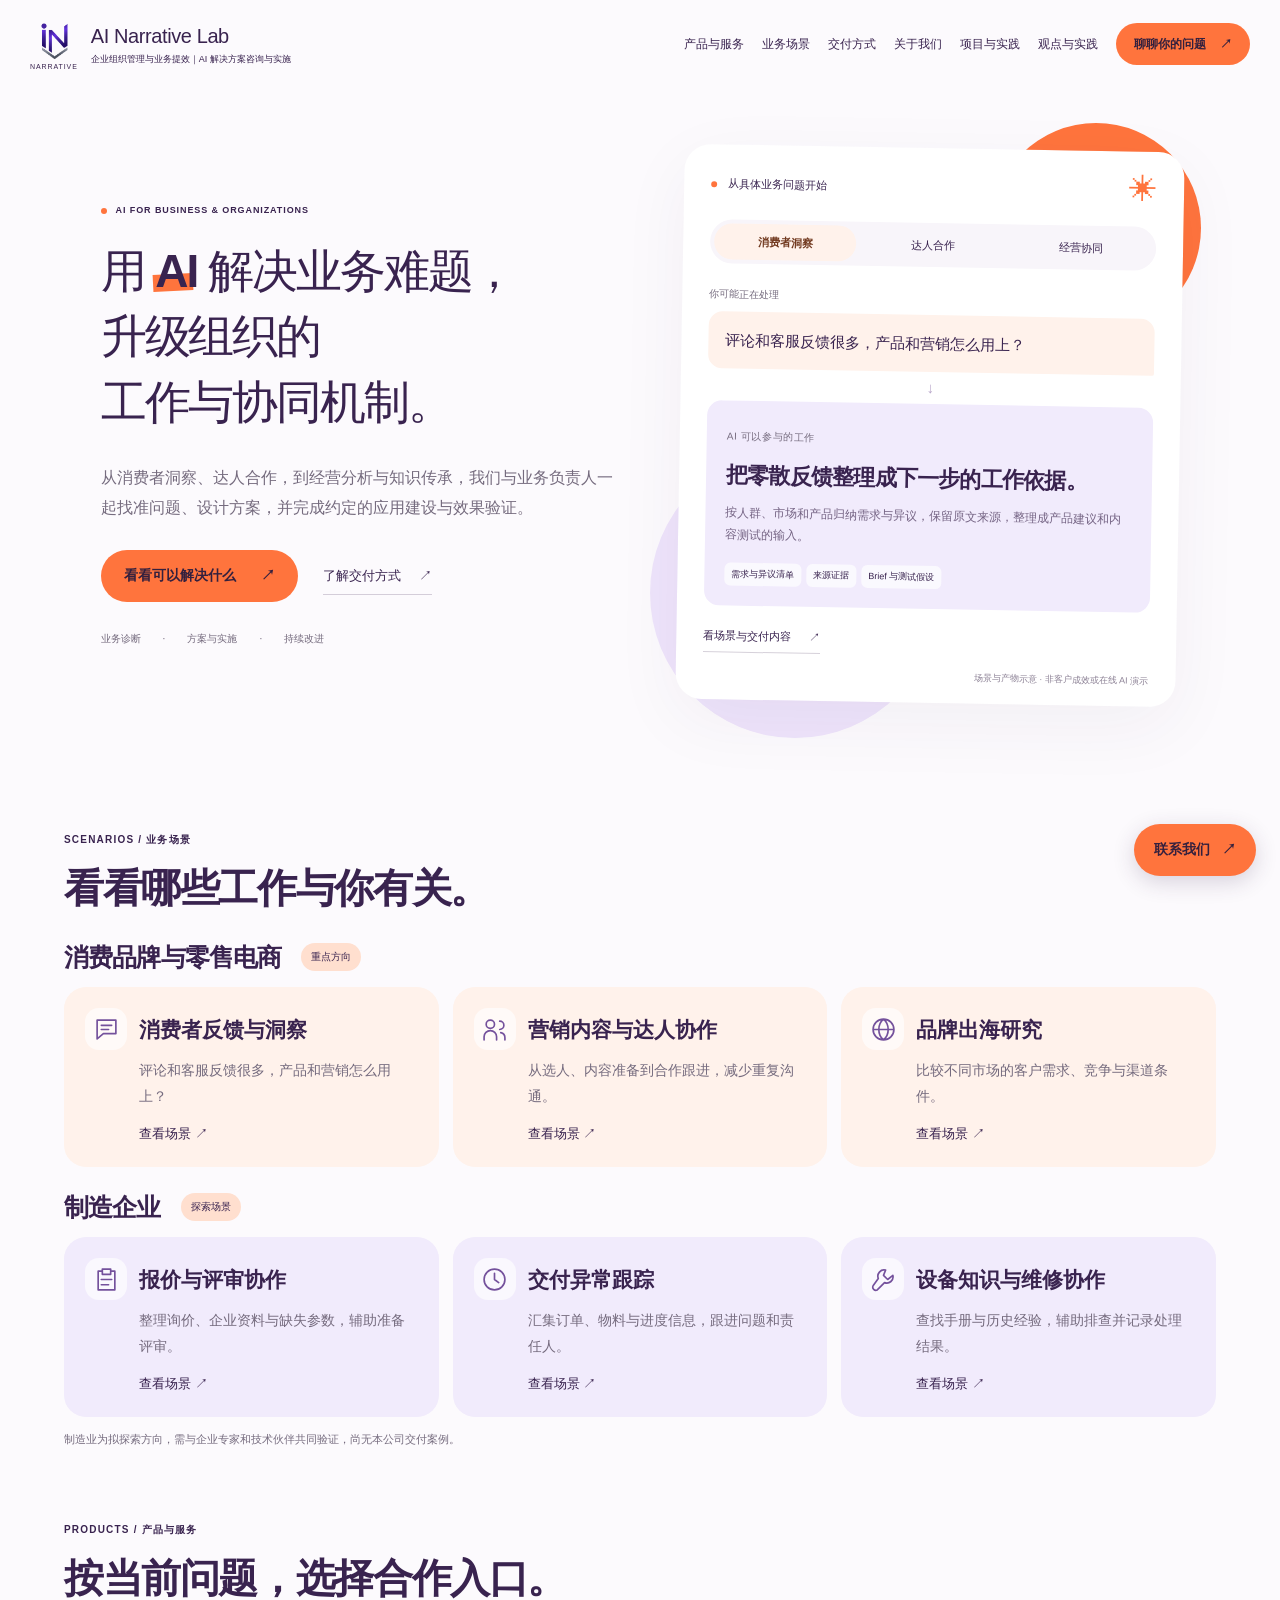
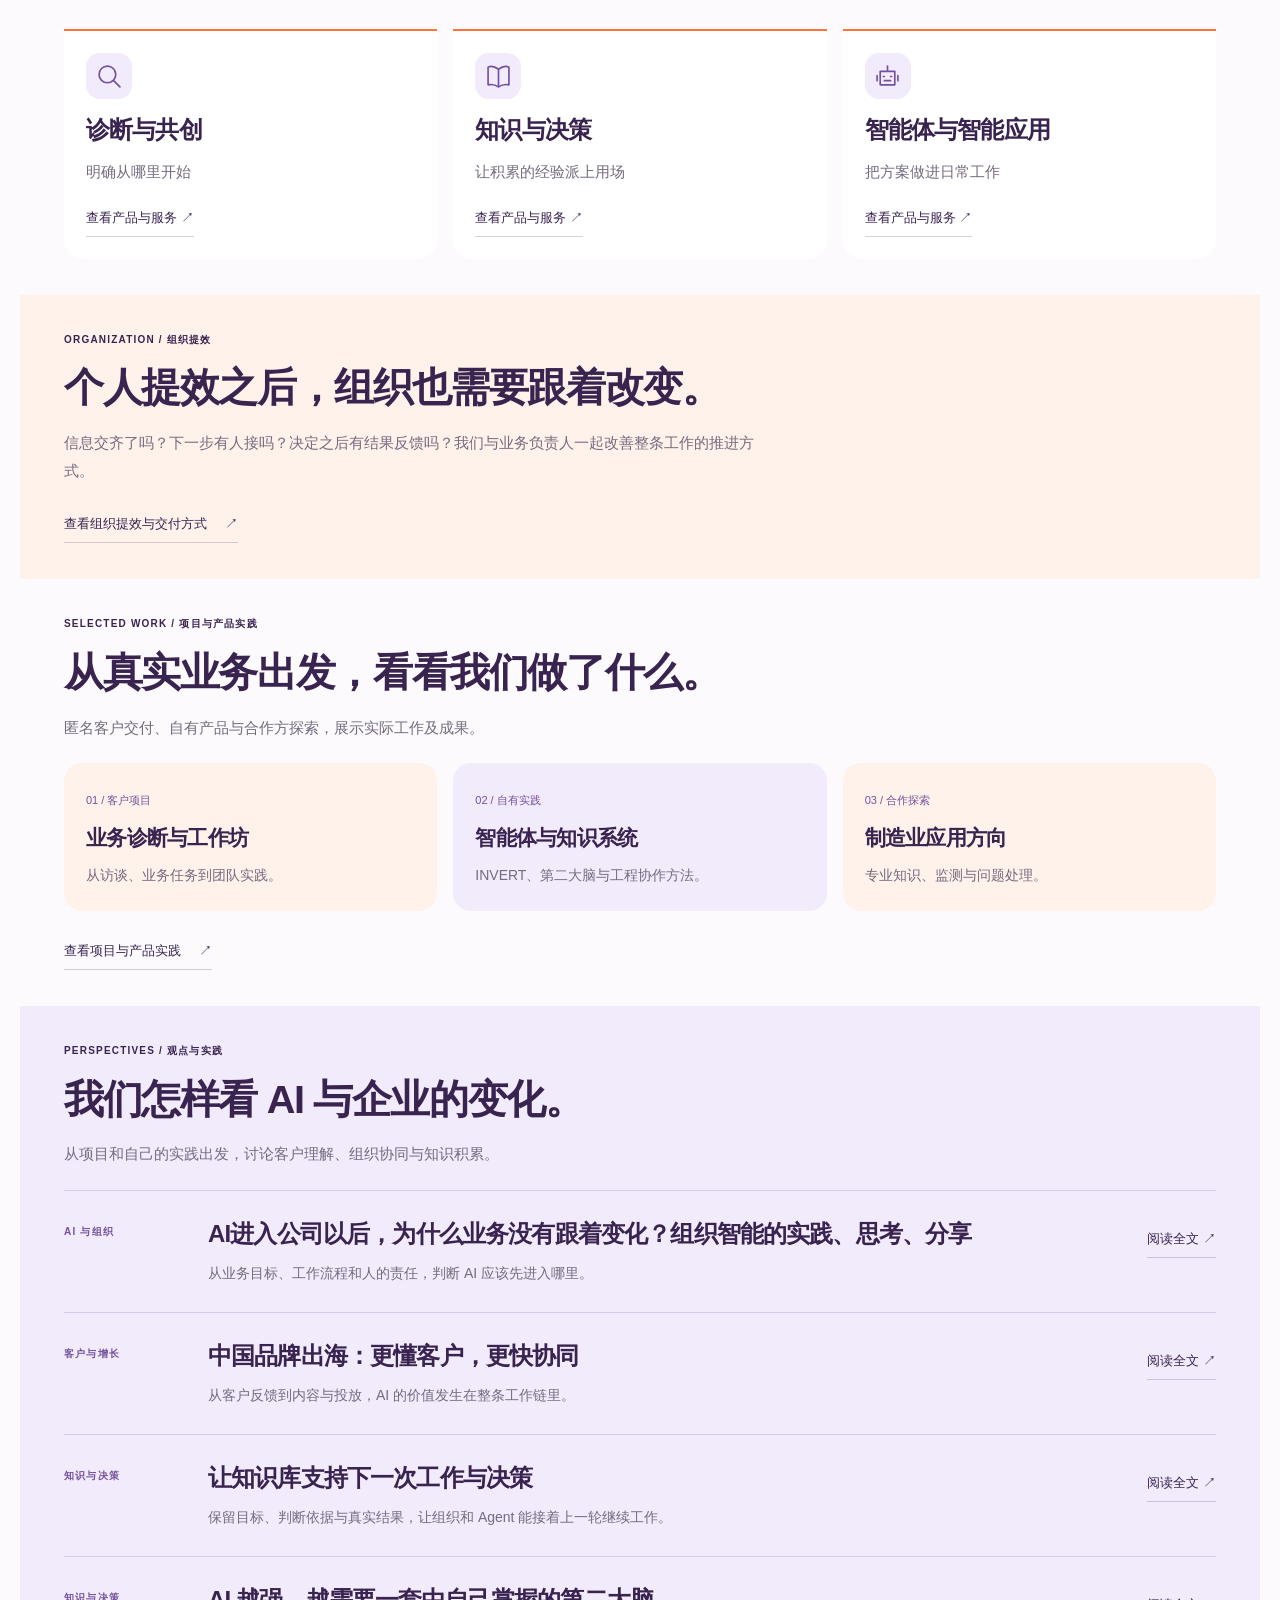
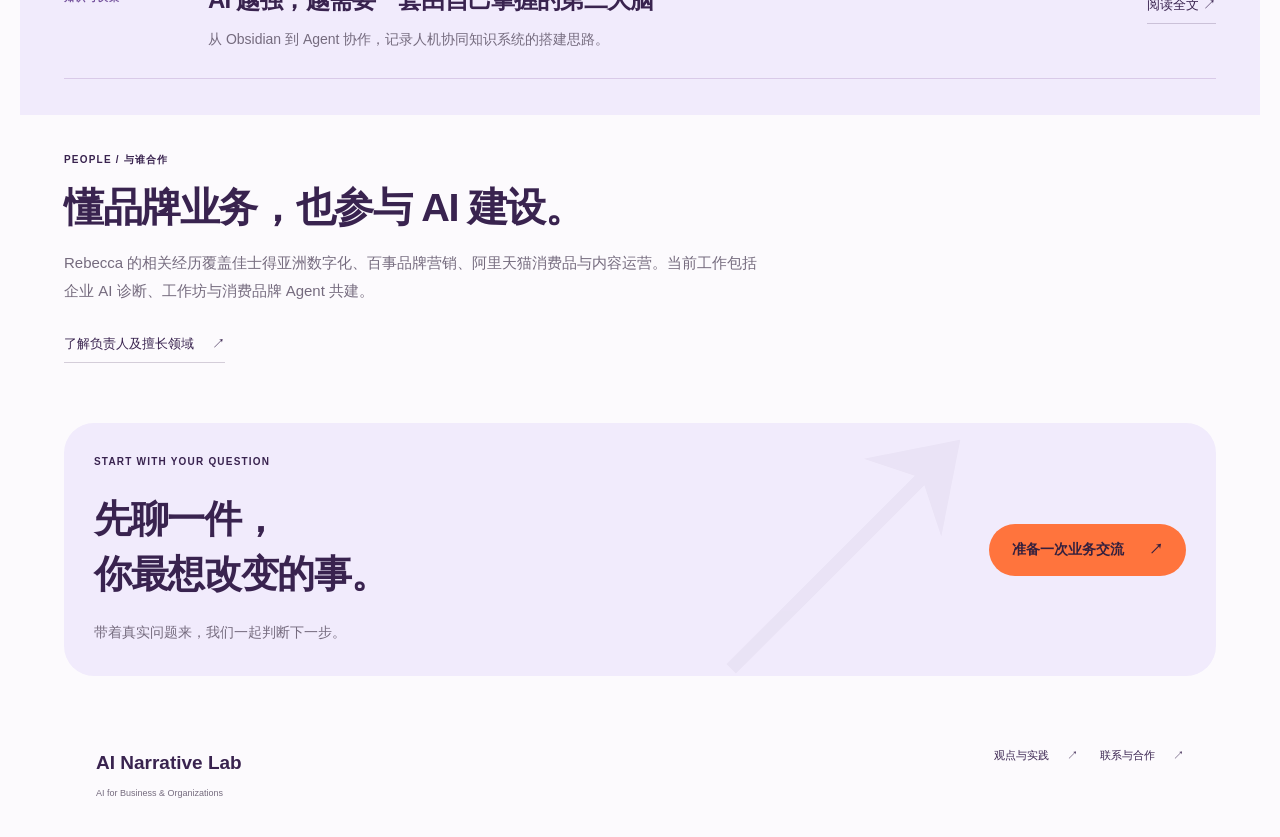
==== commit 83bc3202: "Show project work and redesigned factory examples" ====
--- a/index.html
+++ b/index.html
@@ -1 +1 @@
-<!doctype html><html lang="zh-CN"><head><meta charset="utf-8"><meta name="viewport" content="width=device-width,initial-scale=1"><meta name="description" content="AI Narrative Lab 提供企业 AI 解决方案咨询与实施。我们深入实际工作，把专家怎样判断、团队如何协作弄清楚，再一起做出应用。项目留下的规则、知识和工作方法，可以继续由团队使用和改进。"><meta name="theme-color" content="#FCFAFD"><title>让 AI 进入真实业务 · AI Narrative Lab</title><link rel="stylesheet" href="mockup.css"><script src="site.js" defer></script></head><body data-page="index"><a href="#main" class="skip">跳到正文</a><header class="site-header"><div class="nav-inner"><a class="brand" href="index.html" aria-label="AI Narrative Lab 首页"><span class="logo-lockup"><img src="assets/narrative-symbol-preview.png" alt="" width="44" height="44"><span>NARRATIVE</span></span><span class="brand-name">AI Narrative Lab<small>企业组织管理与业务提效｜AI 解决方案咨询与实施</small></span></a><button class="menu-toggle" aria-label="打开导航" aria-expanded="false" aria-controls="site-nav"><span></span><span></span></button><nav id="site-nav" aria-label="主导航"><a href="services.html">产品与服务</a><a href="practice.html">业务场景</a><a href="approach.html">交付方式</a><a href="about.html">关于我们</a><a href="insights.html">观点与实践</a><a class="button nav-cta" href="about.html#contact">聊聊你的问题<span aria-hidden="true">↗</span></a></nav></div></header><main id="main"><section class="home-hero"><div class="hero-copy"><p class="eyebrow"><span class="status-dot"></span> AI FOR BUSINESS & ORGANIZATIONS</p><h1>用 <span class="accent-word">AI</span> 解决业务难题，<br>升级组织的<br>工作与协同机制。</h1><p class="lead">从消费者洞察、达人合作，到经营分析与知识传承，我们与业务负责人一起找准问题、设计方案，并完成约定的应用建设与效果验证。</p><div class="hero-actions"><a class="button" href="practice.html">看看可以解决什么<span aria-hidden="true">↗</span></a><a class="text-link" href="approach.html">了解交付方式<span aria-hidden="true">↗</span></a></div><div class="hero-principles"><span>业务诊断</span><span>方案与实施</span><span>持续改进</span></div></div><div class="demo-wrap"><div class="orbit orange" aria-hidden="true"></div><div class="orbit purple" aria-hidden="true"></div><div class="work-demo"><div class="demo-top"><span><i class="status-dot"></i> 从具体业务问题开始</span><span class="demo-icon" aria-hidden="true">✳</span></div><div class="tab-system" data-tabs id="scenarios"><div class="tab-list" role="tablist" aria-label="选择业务场景"><button type="button" role="tab" id="scenarios-tab-0" aria-controls="scenarios-panel-0" aria-selected="true" tabindex="0"><span class="tab-index">01</span>消费者洞察</button><button type="button" role="tab" id="scenarios-tab-1" aria-controls="scenarios-panel-1" aria-selected="false" tabindex="-1"><span class="tab-index">02</span>达人合作</button><button type="button" role="tab" id="scenarios-tab-2" aria-controls="scenarios-panel-2" aria-selected="false" tabindex="-1"><span class="tab-index">03</span>经营协同</button></div><div class="tab-panel" role="tabpanel" id="scenarios-panel-0" aria-labelledby="scenarios-tab-0" tabindex="0"><div class="example-content"><p class="question-label">你可能正在处理</p><p class="question-bubble">评论和客服反馈很多，产品和营销怎么用上？</p><div class="thread-line" aria-hidden="true">↓</div><div class="thinking-card"><span class="tiny-label">AI 可以参与的工作</span><h3>把零散反馈整理成下一步的工作依据。</h3><p>按人群、市场和产品归纳需求与异议，保留原文来源，整理成产品建议和内容测试的输入。</p><div class="chips"><span>需求与异议清单</span><span>来源证据</span><span>Brief 与测试假设</span></div></div><a class="text-link" href="practice.html#research-judgement">看场景与交付内容<span aria-hidden="true">↗</span></a></div></div><div class="tab-panel" role="tabpanel" id="scenarios-panel-1" aria-labelledby="scenarios-tab-1" tabindex="0"><div class="example-content"><p class="question-label">你可能正在处理</p><p class="question-bubble">达人名单很多，谁值得合作，后续怎么跟？</p><div class="thread-line" aria-hidden="true">↓</div><div class="thinking-card"><span class="tiny-label">AI 可以参与的工作</span><h3>把选人、沟通、跟进和复盘接起来。</h3><p>结合产品目标与达人信息解释推荐理由，准备沟通草稿，记录合作进展，用结果校准下一轮筛选。</p><div class="chips"><span>有理由的候选名单</span><span>合作跟进记录</span><span>筛选与复盘规则</span></div></div><a class="text-link" href="practice.html#product-judgement">看场景与交付内容<span aria-hidden="true">↗</span></a></div></div><div class="tab-panel" role="tabpanel" id="scenarios-panel-2" aria-labelledby="scenarios-tab-2" tabindex="0"><div class="example-content"><p class="question-label">你可能正在处理</p><p class="question-bubble">每次复盘，都要重新找数据、问老员工？</p><div class="thread-line" aria-hidden="true">↓</div><div class="thinking-card"><span class="tiny-label">AI 可以参与的工作</span><h3>把经营数据和业务经验放到同一份工作材料里。</h3><p>先对齐商品、客户和时间口径，再整理变化与异常、相关依据和待办，保留决定与后续反馈。</p><div class="chips"><span>经营复盘材料</span><span>异常与行动清单</span><span>规则与决策记录</span></div></div><a class="text-link" href="practice.html#business-judgement">看场景与交付内容<span aria-hidden="true">↗</span></a></div></div></div><p class="demo-caption">场景与产物示意 · 非客户成效或在线 AI 演示</p></div></div></section><section class="section" id="focus"><div class="section-head"><p class="eyebrow">SCENARIOS / 业务场景</p><h2>看看哪些工作与你有关。</h2></div><div class="industry-groups"><div class="industry-group"><div class="industry-title"><h3>消费品牌与零售电商</h3><span class="pill">重点方向</span></div><div class="scenario-tiles"><a class="scenario-tile" href="practice.html#research-judgement"><span class="line-icon" aria-hidden="true"><svg viewBox="0 0 24 24" fill="none" stroke="currentColor" stroke-width="1.6" stroke-linecap="round" stroke-linejoin="round"><path d="M3 3h18v13H9l-6 5V3Zm4 5h10M7 12h7"/></svg></span><h4>消费者反馈与洞察</h4><p>评论和客服反馈很多，产品和营销怎么用上？</p><span class="tile-action">查看场景 ↗</span></a><a class="scenario-tile" href="practice.html#product-judgement"><span class="line-icon" aria-hidden="true"><svg viewBox="0 0 24 24" fill="none" stroke="currentColor" stroke-width="1.6" stroke-linecap="round" stroke-linejoin="round"><path d="M8 11a4 4 0 1 0 0-8 4 4 0 0 0 0 8Zm-6 11v-3a6 6 0 0 1 12 0v3m3-18a4 4 0 0 1 0 8m1 3a5 5 0 0 1 4 5v2"/></svg></span><h4>营销内容与达人协作</h4><p>从选人、内容准备到合作跟进，减少重复沟通。</p><span class="tile-action">查看场景 ↗</span></a><a class="scenario-tile" href="practice.html#overseas"><span class="line-icon" aria-hidden="true"><svg viewBox="0 0 24 24" fill="none" stroke="currentColor" stroke-width="1.6" stroke-linecap="round" stroke-linejoin="round"><path d="M12 22a10 10 0 1 0 0-20 10 10 0 0 0 0 20ZM2 12h20M12 2c-6 5-6 15 0 20 6-5 6-15 0-20Z"/></svg></span><h4>品牌出海研究</h4><p>比较不同市场的客户需求、竞争与渠道条件。</p><span class="tile-action">查看场景 ↗</span></a></div></div><div class="industry-group"><div class="industry-title"><h3>制造企业</h3><span class="pill">探索场景</span></div><div class="scenario-tiles"><a class="scenario-tile" href="practice.html#factory-quote"><span class="line-icon" aria-hidden="true"><svg viewBox="0 0 24 24" fill="none" stroke="currentColor" stroke-width="1.6" stroke-linecap="round" stroke-linejoin="round"><path d="M8 4H4v18h16V4h-4M8 2h8v5H8V2Zm-1 10h10M7 17h7"/></svg></span><h4>报价与评审协作</h4><p>整理询价、企业资料与缺失参数，辅助准备评审。</p><span class="tile-action">查看场景 ↗</span></a><a class="scenario-tile" href="practice.html#factory-delivery"><span class="line-icon" aria-hidden="true"><svg viewBox="0 0 24 24" fill="none" stroke="currentColor" stroke-width="1.6" stroke-linecap="round" stroke-linejoin="round"><path d="M12 22a10 10 0 1 0 0-20 10 10 0 0 0 0 20Zm0-16v6l4 3"/></svg></span><h4>交付异常跟踪</h4><p>汇集订单、物料与进度信息，跟进问题和责任人。</p><span class="tile-action">查看场景 ↗</span></a><a class="scenario-tile" href="practice.html#factory-knowledge"><span class="line-icon" aria-hidden="true"><svg viewBox="0 0 24 24" fill="none" stroke="currentColor" stroke-width="1.6" stroke-linecap="round" stroke-linejoin="round"><path d="M14 3a6 6 0 0 0-7 8L2 18a3 3 0 0 0 4 4l7-7a6 6 0 0 0 8-7l-5 4-4-4 2-5Z"/></svg></span><h4>设备知识与维修协作</h4><p>查找手册与历史经验，辅助排查并记录处理结果。</p><span class="tile-action">查看场景 ↗</span></a></div><p class="section-caption">制造业为拟探索方向，需与企业专家和技术伙伴共同验证，尚无本公司交付案例。</p></div></div></section><section class="section home-products" id="entry"><div class="section-head"><p class="eyebrow">PRODUCTS / 产品与服务</p><h2>按当前问题，选择合作入口。</h2></div><div class="home-product-grid"><a href="services.html#products"><span class="line-icon" aria-hidden="true"><svg viewBox="0 0 24 24" fill="none" stroke="currentColor" stroke-width="1.6" stroke-linecap="round" stroke-linejoin="round"><path d="M10 18a8 8 0 1 0 0-16 8 8 0 0 0 0 16Zm6-2 6 6"/></svg></span><h3>诊断与共创</h3><p>明确从哪里开始</p><span class="text-link">查看产品与服务 ↗</span></a><a href="services.html#products"><span class="line-icon" aria-hidden="true"><svg viewBox="0 0 24 24" fill="none" stroke="currentColor" stroke-width="1.6" stroke-linecap="round" stroke-linejoin="round"><path d="M12 5C8 2 4 2 2 3v17c4-1 7 0 10 2m0-17c4-3 8-3 10-2v17c-4-1-7 0-10 2V5Z"/></svg></span><h3>知识与决策</h3><p>让积累的经验派上用场</p><span class="text-link">查看产品与服务 ↗</span></a><a href="services.html#products"><span class="line-icon" aria-hidden="true"><svg viewBox="0 0 24 24" fill="none" stroke="currentColor" stroke-width="1.6" stroke-linecap="round" stroke-linejoin="round"><path d="M5 7h14v13H5V7Zm7-5v5M2 11v5m20-5v5M8 12h1m6 0h1m-7 4h6"/></svg></span><h3>智能体与智能应用</h3><p>把方案做进日常工作</p><span class="text-link">查看产品与服务 ↗</span></a></div></section><section class="section organization-intro"><div class="section-head"><p class="eyebrow">ORGANIZATION / 组织提效</p><h2>个人提效之后，组织也需要跟着改变。</h2><p>信息交齐了吗？下一步有人接吗？决定之后有结果反馈吗？我们与业务负责人一起改善整条工作的推进方式。</p></div><a class="text-link" href="approach.html">查看组织提效与交付方式<span aria-hidden="true">↗</span></a></section><section class="section project-preview"><div class="section-head"><p class="eyebrow">SELECTED WORK / 项目与产品实践</p><h2>从真实业务出发，看看我们做了什么。</h2><p>匿名客户交付、自有产品与合作方探索，展示实际工作及成果。</p></div><div class="project-entries"><a href="projects.html"><span>01 / 客户项目</span><h3>业务诊断与工作坊</h3><p>从访谈、业务任务到团队实践。</p></a><a href="projects.html"><span>02 / 自有实践</span><h3>智能体与知识系统</h3><p>INVERT、第二大脑与工程协作方法。</p></a><a href="projects.html"><span>03 / 合作探索</span><h3>制造业应用方向</h3><p>专业知识、监测与问题处理。</p></a></div><a class="text-link" href="projects.html">查看项目与产品实践<span aria-hidden="true">↗</span></a></section><section class="section knowledge-preview"><div class="section-head"><p class="eyebrow">PERSPECTIVES / 观点与实践</p><h2>我们怎样看 AI 与企业的变化。</h2><p>从项目和自己的实践出发，讨论客户理解、组织协同与知识积累。</p></div><div class="insight-grid"><a class="insight-card" href="insight-ai-organization.html"><span class="eyebrow">AI 与组织</span><div class="insight-copy"><h3>AI进入公司以后，为什么业务没有跟着变化？组织智能的实践、思考、分享</h3><p>从业务目标、工作流程和人的责任，判断 AI 应该先进入哪里。</p></div><span class="text-link">阅读全文 ↗</span></a><a class="insight-card" href="insight-customer-and-growth.html"><span class="eyebrow">客户与增长</span><div class="insight-copy"><h3>中国品牌出海：更懂客户，更快协同</h3><p>从客户反馈到内容与投放，AI 的价值发生在整条工作链里。</p></div><span class="text-link">阅读全文 ↗</span></a><a class="insight-card" href="insight-organizational-memory.html"><span class="eyebrow">知识与决策</span><div class="insight-copy"><h3>让知识库支持下一次工作与决策</h3><p>保留目标、判断依据与真实结果，让组织和 Agent 能接着上一轮继续工作。</p></div><span class="text-link">阅读全文 ↗</span></a><a class="insight-card" href="insight-second-brain.html"><span class="eyebrow">知识与决策</span><div class="insight-copy"><h3>AI 越强，越需要一套由自己掌握的第二大脑</h3><p>从 Obsidian 到 Agent 协作，记录人机协同知识系统的搭建思路。</p></div><span class="text-link">阅读全文 ↗</span></a></div></section><section class="section founder-short"><div><div class="section-head"><p class="eyebrow">PEOPLE / 与谁合作</p><h2>懂品牌业务，也参与 AI 建设。</h2><p>Rebecca 的相关经历覆盖佳士得亚洲数字化、百事品牌营销、阿里天猫消费品与内容运营。当前工作包括企业 AI 诊断、工作坊与消费品牌 Agent 共建。</p></div><a class="text-link" href="about.html">了解负责人及擅长领域<span aria-hidden="true">↗</span></a></div></section><section class="closing"><div><p class="eyebrow">START WITH YOUR QUESTION</p><h2>先聊一件，<br>你最想改变的事。</h2><p>带着真实问题来，我们一起判断下一步。</p></div><a class="button" href="about.html#contact">准备一次业务交流<span aria-hidden="true">↗</span></a><span class="closing-mark" aria-hidden="true">↗</span></section></main><footer><div><a class="footer-brand" href="index.html">AI Narrative Lab</a><p>AI for Business & Organizations</p></div><div class="footer-links"><a class="text-link" href="insights.html">观点与实践<span aria-hidden="true">↗</span></a><a class="text-link" href="about.html#contact">联系与合作<span aria-hidden="true">↗</span></a></div></footer><a class="floating-contact" href="about.html#contact">联系我们 <span aria-hidden="true">↗</span></a><button class="to-top" aria-label="回到顶部" hidden>↑</button></body></html>+<!doctype html><html lang="zh-CN"><head><meta charset="utf-8"><meta name="viewport" content="width=device-width,initial-scale=1"><meta name="description" content="AI Narrative Lab 提供企业 AI 解决方案咨询与实施。我们深入实际工作，把专家怎样判断、团队如何协作弄清楚，再一起做出应用。项目留下的规则、知识和工作方法，可以继续由团队使用和改进。"><meta name="theme-color" content="#FCFAFD"><title>让 AI 进入真实业务 · AI Narrative Lab</title><link rel="stylesheet" href="mockup.css"><script src="site.js" defer></script></head><body data-page="index"><a href="#main" class="skip">跳到正文</a><header class="site-header"><div class="nav-inner"><a class="brand" href="index.html" aria-label="AI Narrative Lab 首页"><span class="logo-lockup"><img src="assets/narrative-symbol-preview.png" alt="" width="44" height="44"><span>NARRATIVE</span></span><span class="brand-name">AI Narrative Lab<small>企业组织管理与业务提效｜AI 解决方案咨询与实施</small></span></a><button class="menu-toggle" aria-label="打开导航" aria-expanded="false" aria-controls="site-nav"><span></span><span></span></button><nav id="site-nav" aria-label="主导航"><a href="services.html">产品与服务</a><a href="practice.html">业务场景</a><a href="approach.html">交付方式</a><a href="about.html">关于我们</a><a href="projects.html">项目与实践</a><a href="insights.html">观点与实践</a><a class="button nav-cta" href="about.html#contact">聊聊你的问题<span aria-hidden="true">↗</span></a></nav></div></header><main id="main"><section class="home-hero"><div class="hero-copy"><p class="eyebrow"><span class="status-dot"></span> AI FOR BUSINESS & ORGANIZATIONS</p><h1>用 <span class="accent-word">AI</span> 解决业务难题，<br>升级组织的<br>工作与协同机制。</h1><p class="lead">从消费者洞察、达人合作，到经营分析与知识传承，我们与业务负责人一起找准问题、设计方案，并完成约定的应用建设与效果验证。</p><div class="hero-actions"><a class="button" href="practice.html">看看可以解决什么<span aria-hidden="true">↗</span></a><a class="text-link" href="approach.html">了解交付方式<span aria-hidden="true">↗</span></a></div><div class="hero-principles"><span>业务诊断</span><span>方案与实施</span><span>持续改进</span></div></div><div class="demo-wrap"><div class="orbit orange" aria-hidden="true"></div><div class="orbit purple" aria-hidden="true"></div><div class="work-demo"><div class="demo-top"><span><i class="status-dot"></i> 从具体业务问题开始</span><span class="demo-icon" aria-hidden="true">✳</span></div><div class="tab-system" data-tabs id="scenarios"><div class="tab-list" role="tablist" aria-label="选择业务场景"><button type="button" role="tab" id="scenarios-tab-0" aria-controls="scenarios-panel-0" aria-selected="true" tabindex="0"><span class="tab-index">01</span>消费者洞察</button><button type="button" role="tab" id="scenarios-tab-1" aria-controls="scenarios-panel-1" aria-selected="false" tabindex="-1"><span class="tab-index">02</span>达人合作</button><button type="button" role="tab" id="scenarios-tab-2" aria-controls="scenarios-panel-2" aria-selected="false" tabindex="-1"><span class="tab-index">03</span>经营协同</button></div><div class="tab-panel" role="tabpanel" id="scenarios-panel-0" aria-labelledby="scenarios-tab-0" tabindex="0"><div class="example-content"><p class="question-label">你可能正在处理</p><p class="question-bubble">评论和客服反馈很多，产品和营销怎么用上？</p><div class="thread-line" aria-hidden="true">↓</div><div class="thinking-card"><span class="tiny-label">AI 可以参与的工作</span><h3>把零散反馈整理成下一步的工作依据。</h3><p>按人群、市场和产品归纳需求与异议，保留原文来源，整理成产品建议和内容测试的输入。</p><div class="chips"><span>需求与异议清单</span><span>来源证据</span><span>Brief 与测试假设</span></div></div><a class="text-link" href="practice.html#research-judgement">看场景与交付内容<span aria-hidden="true">↗</span></a></div></div><div class="tab-panel" role="tabpanel" id="scenarios-panel-1" aria-labelledby="scenarios-tab-1" tabindex="0"><div class="example-content"><p class="question-label">你可能正在处理</p><p class="question-bubble">达人名单很多，谁值得合作，后续怎么跟？</p><div class="thread-line" aria-hidden="true">↓</div><div class="thinking-card"><span class="tiny-label">AI 可以参与的工作</span><h3>把选人、沟通、跟进和复盘接起来。</h3><p>结合产品目标与达人信息解释推荐理由，准备沟通草稿，记录合作进展，用结果校准下一轮筛选。</p><div class="chips"><span>有理由的候选名单</span><span>合作跟进记录</span><span>筛选与复盘规则</span></div></div><a class="text-link" href="practice.html#product-judgement">看场景与交付内容<span aria-hidden="true">↗</span></a></div></div><div class="tab-panel" role="tabpanel" id="scenarios-panel-2" aria-labelledby="scenarios-tab-2" tabindex="0"><div class="example-content"><p class="question-label">你可能正在处理</p><p class="question-bubble">每次复盘，都要重新找数据、问老员工？</p><div class="thread-line" aria-hidden="true">↓</div><div class="thinking-card"><span class="tiny-label">AI 可以参与的工作</span><h3>把经营数据和业务经验放到同一份工作材料里。</h3><p>先对齐商品、客户和时间口径，再整理变化与异常、相关依据和待办，保留决定与后续反馈。</p><div class="chips"><span>经营复盘材料</span><span>异常与行动清单</span><span>规则与决策记录</span></div></div><a class="text-link" href="practice.html#business-judgement">看场景与交付内容<span aria-hidden="true">↗</span></a></div></div></div><p class="demo-caption">场景与产物示意 · 非客户成效或在线 AI 演示</p></div></div></section><section class="section" id="focus"><div class="section-head"><p class="eyebrow">SCENARIOS / 业务场景</p><h2>看看哪些工作与你有关。</h2></div><div class="industry-groups"><div class="industry-group"><div class="industry-title"><h3>消费品牌与零售电商</h3><span class="pill">重点方向</span></div><div class="scenario-tiles"><a class="scenario-tile" href="practice.html#research-judgement"><span class="line-icon" aria-hidden="true"><svg viewBox="0 0 24 24" fill="none" stroke="currentColor" stroke-width="1.6" stroke-linecap="round" stroke-linejoin="round"><path d="M3 3h18v13H9l-6 5V3Zm4 5h10M7 12h7"/></svg></span><h4>消费者反馈与洞察</h4><p>评论和客服反馈很多，产品和营销怎么用上？</p><span class="tile-action">查看场景 ↗</span></a><a class="scenario-tile" href="practice.html#product-judgement"><span class="line-icon" aria-hidden="true"><svg viewBox="0 0 24 24" fill="none" stroke="currentColor" stroke-width="1.6" stroke-linecap="round" stroke-linejoin="round"><path d="M8 11a4 4 0 1 0 0-8 4 4 0 0 0 0 8Zm-6 11v-3a6 6 0 0 1 12 0v3m3-18a4 4 0 0 1 0 8m1 3a5 5 0 0 1 4 5v2"/></svg></span><h4>营销内容与达人协作</h4><p>从选人、内容准备到合作跟进，减少重复沟通。</p><span class="tile-action">查看场景 ↗</span></a><a class="scenario-tile" href="practice.html#overseas"><span class="line-icon" aria-hidden="true"><svg viewBox="0 0 24 24" fill="none" stroke="currentColor" stroke-width="1.6" stroke-linecap="round" stroke-linejoin="round"><path d="M12 22a10 10 0 1 0 0-20 10 10 0 0 0 0 20ZM2 12h20M12 2c-6 5-6 15 0 20 6-5 6-15 0-20Z"/></svg></span><h4>品牌出海研究</h4><p>比较不同市场的客户需求、竞争与渠道条件。</p><span class="tile-action">查看场景 ↗</span></a></div></div><div class="industry-group"><div class="industry-title"><h3>制造企业</h3><span class="pill">探索场景</span></div><div class="scenario-tiles"><a class="scenario-tile" href="practice.html#factory-quote"><span class="line-icon" aria-hidden="true"><svg viewBox="0 0 24 24" fill="none" stroke="currentColor" stroke-width="1.6" stroke-linecap="round" stroke-linejoin="round"><path d="M8 4H4v18h16V4h-4M8 2h8v5H8V2Zm-1 10h10M7 17h7"/></svg></span><h4>报价与评审协作</h4><p>整理询价、企业资料与缺失参数，辅助准备评审。</p><span class="tile-action">查看场景 ↗</span></a><a class="scenario-tile" href="practice.html#factory-delivery"><span class="line-icon" aria-hidden="true"><svg viewBox="0 0 24 24" fill="none" stroke="currentColor" stroke-width="1.6" stroke-linecap="round" stroke-linejoin="round"><path d="M12 22a10 10 0 1 0 0-20 10 10 0 0 0 0 20Zm0-16v6l4 3"/></svg></span><h4>交付异常跟踪</h4><p>汇集订单、物料与进度信息，跟进问题和责任人。</p><span class="tile-action">查看场景 ↗</span></a><a class="scenario-tile" href="practice.html#factory-knowledge"><span class="line-icon" aria-hidden="true"><svg viewBox="0 0 24 24" fill="none" stroke="currentColor" stroke-width="1.6" stroke-linecap="round" stroke-linejoin="round"><path d="M14 3a6 6 0 0 0-7 8L2 18a3 3 0 0 0 4 4l7-7a6 6 0 0 0 8-7l-5 4-4-4 2-5Z"/></svg></span><h4>设备知识与维修协作</h4><p>查找手册与历史经验，辅助排查并记录处理结果。</p><span class="tile-action">查看场景 ↗</span></a></div><p class="section-caption">制造业为拟探索方向，需与企业专家和技术伙伴共同验证，尚无本公司交付案例。</p></div></div></section><section class="section home-products" id="entry"><div class="section-head"><p class="eyebrow">PRODUCTS / 产品与服务</p><h2>按当前问题，选择合作入口。</h2></div><div class="home-product-grid"><a href="services.html#products"><span class="line-icon" aria-hidden="true"><svg viewBox="0 0 24 24" fill="none" stroke="currentColor" stroke-width="1.6" stroke-linecap="round" stroke-linejoin="round"><path d="M10 18a8 8 0 1 0 0-16 8 8 0 0 0 0 16Zm6-2 6 6"/></svg></span><h3>诊断与共创</h3><p>明确从哪里开始</p><span class="text-link">查看产品与服务 ↗</span></a><a href="services.html#products"><span class="line-icon" aria-hidden="true"><svg viewBox="0 0 24 24" fill="none" stroke="currentColor" stroke-width="1.6" stroke-linecap="round" stroke-linejoin="round"><path d="M12 5C8 2 4 2 2 3v17c4-1 7 0 10 2m0-17c4-3 8-3 10-2v17c-4-1-7 0-10 2V5Z"/></svg></span><h3>知识与决策</h3><p>让积累的经验派上用场</p><span class="text-link">查看产品与服务 ↗</span></a><a href="services.html#products"><span class="line-icon" aria-hidden="true"><svg viewBox="0 0 24 24" fill="none" stroke="currentColor" stroke-width="1.6" stroke-linecap="round" stroke-linejoin="round"><path d="M5 7h14v13H5V7Zm7-5v5M2 11v5m20-5v5M8 12h1m6 0h1m-7 4h6"/></svg></span><h3>智能体与智能应用</h3><p>把方案做进日常工作</p><span class="text-link">查看产品与服务 ↗</span></a></div></section><section class="section organization-intro"><div class="section-head"><p class="eyebrow">ORGANIZATION / 组织提效</p><h2>个人提效之后，组织也需要跟着改变。</h2><p>信息交齐了吗？下一步有人接吗？决定之后有结果反馈吗？我们与业务负责人一起改善整条工作的推进方式。</p></div><a class="text-link" href="approach.html">查看组织提效与交付方式<span aria-hidden="true">↗</span></a></section><section class="section project-preview"><div class="section-head"><p class="eyebrow">SELECTED WORK / 项目与产品实践</p><h2>从真实业务出发，看看我们做了什么。</h2><p>匿名客户交付、自有产品与合作方探索，展示实际工作及成果。</p></div><div class="project-entries"><a href="projects.html"><span>01 / 客户项目</span><h3>业务诊断与工作坊</h3><p>从访谈、业务任务到团队实践。</p></a><a href="projects.html"><span>02 / 自有实践</span><h3>智能体与知识系统</h3><p>INVERT、第二大脑与工程协作方法。</p></a><a href="projects.html"><span>03 / 合作探索</span><h3>制造业应用方向</h3><p>专业知识、监测与问题处理。</p></a></div><a class="text-link" href="projects.html">查看项目与产品实践<span aria-hidden="true">↗</span></a></section><section class="section knowledge-preview"><div class="section-head"><p class="eyebrow">PERSPECTIVES / 观点与实践</p><h2>我们怎样看 AI 与企业的变化。</h2><p>从项目和自己的实践出发，讨论客户理解、组织协同与知识积累。</p></div><div class="insight-grid"><a class="insight-card" href="insight-ai-organization.html"><span class="eyebrow">AI 与组织</span><div class="insight-copy"><h3>AI进入公司以后，为什么业务没有跟着变化？组织智能的实践、思考、分享</h3><p>从业务目标、工作流程和人的责任，判断 AI 应该先进入哪里。</p></div><span class="text-link">阅读全文 ↗</span></a><a class="insight-card" href="insight-customer-and-growth.html"><span class="eyebrow">客户与增长</span><div class="insight-copy"><h3>中国品牌出海：更懂客户，更快协同</h3><p>从客户反馈到内容与投放，AI 的价值发生在整条工作链里。</p></div><span class="text-link">阅读全文 ↗</span></a><a class="insight-card" href="insight-organizational-memory.html"><span class="eyebrow">知识与决策</span><div class="insight-copy"><h3>让知识库支持下一次工作与决策</h3><p>保留目标、判断依据与真实结果，让组织和 Agent 能接着上一轮继续工作。</p></div><span class="text-link">阅读全文 ↗</span></a><a class="insight-card" href="insight-second-brain.html"><span class="eyebrow">知识与决策</span><div class="insight-copy"><h3>AI 越强，越需要一套由自己掌握的第二大脑</h3><p>从 Obsidian 到 Agent 协作，记录人机协同知识系统的搭建思路。</p></div><span class="text-link">阅读全文 ↗</span></a></div></section><section class="section founder-short"><div><div class="section-head"><p class="eyebrow">PEOPLE / 与谁合作</p><h2>懂品牌业务，也参与 AI 建设。</h2><p>Rebecca 的相关经历覆盖佳士得亚洲数字化、百事品牌营销、阿里天猫消费品与内容运营。当前工作包括企业 AI 诊断、工作坊与消费品牌 Agent 共建。</p></div><a class="text-link" href="about.html">了解负责人及擅长领域<span aria-hidden="true">↗</span></a></div></section><section class="closing"><div><p class="eyebrow">START WITH YOUR QUESTION</p><h2>先聊一件，<br>你最想改变的事。</h2><p>带着真实问题来，我们一起判断下一步。</p></div><a class="button" href="about.html#contact">准备一次业务交流<span aria-hidden="true">↗</span></a><span class="closing-mark" aria-hidden="true">↗</span></section></main><footer><div><a class="footer-brand" href="index.html">AI Narrative Lab</a><p>AI for Business & Organizations</p></div><div class="footer-links"><a class="text-link" href="insights.html">观点与实践<span aria-hidden="true">↗</span></a><a class="text-link" href="about.html#contact">联系与合作<span aria-hidden="true">↗</span></a></div></footer><a class="floating-contact" href="about.html#contact">联系我们 <span aria-hidden="true">↗</span></a><button class="to-top" aria-label="回到顶部" hidden>↑</button></body></html>
